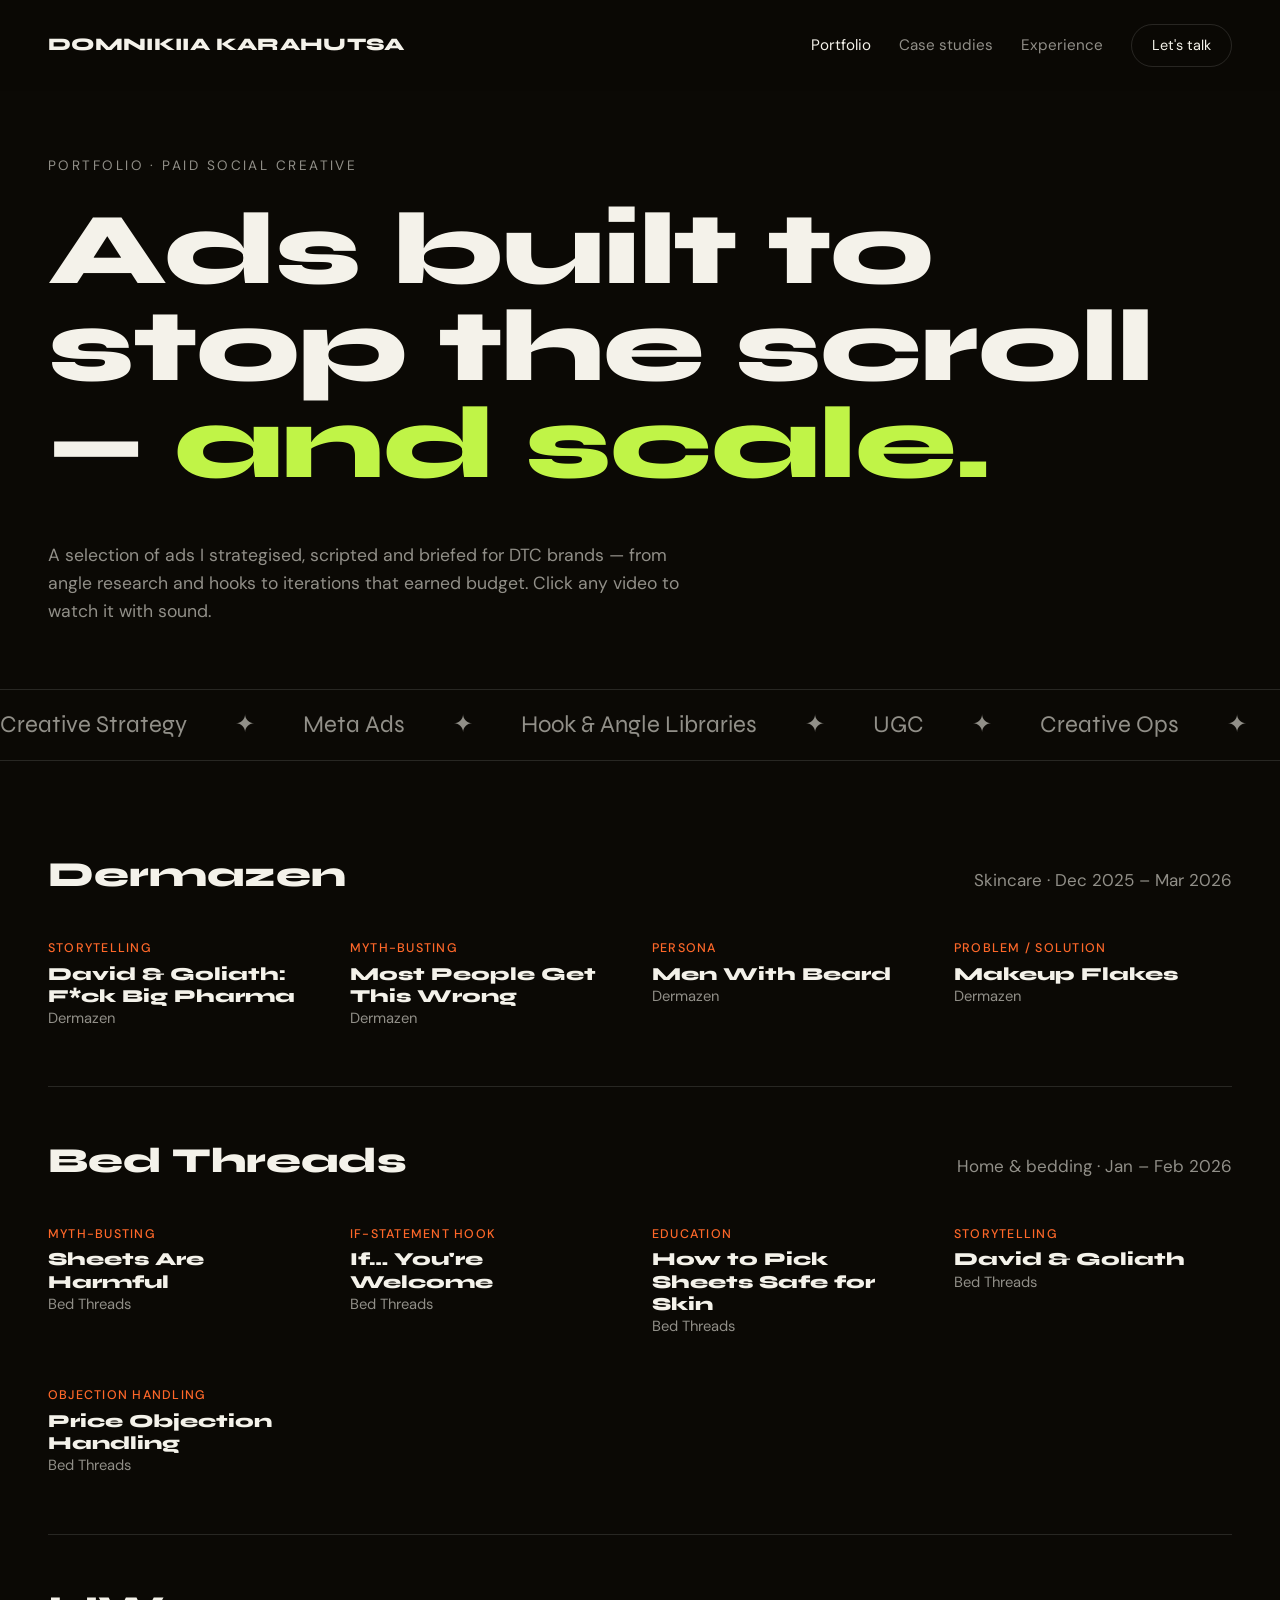
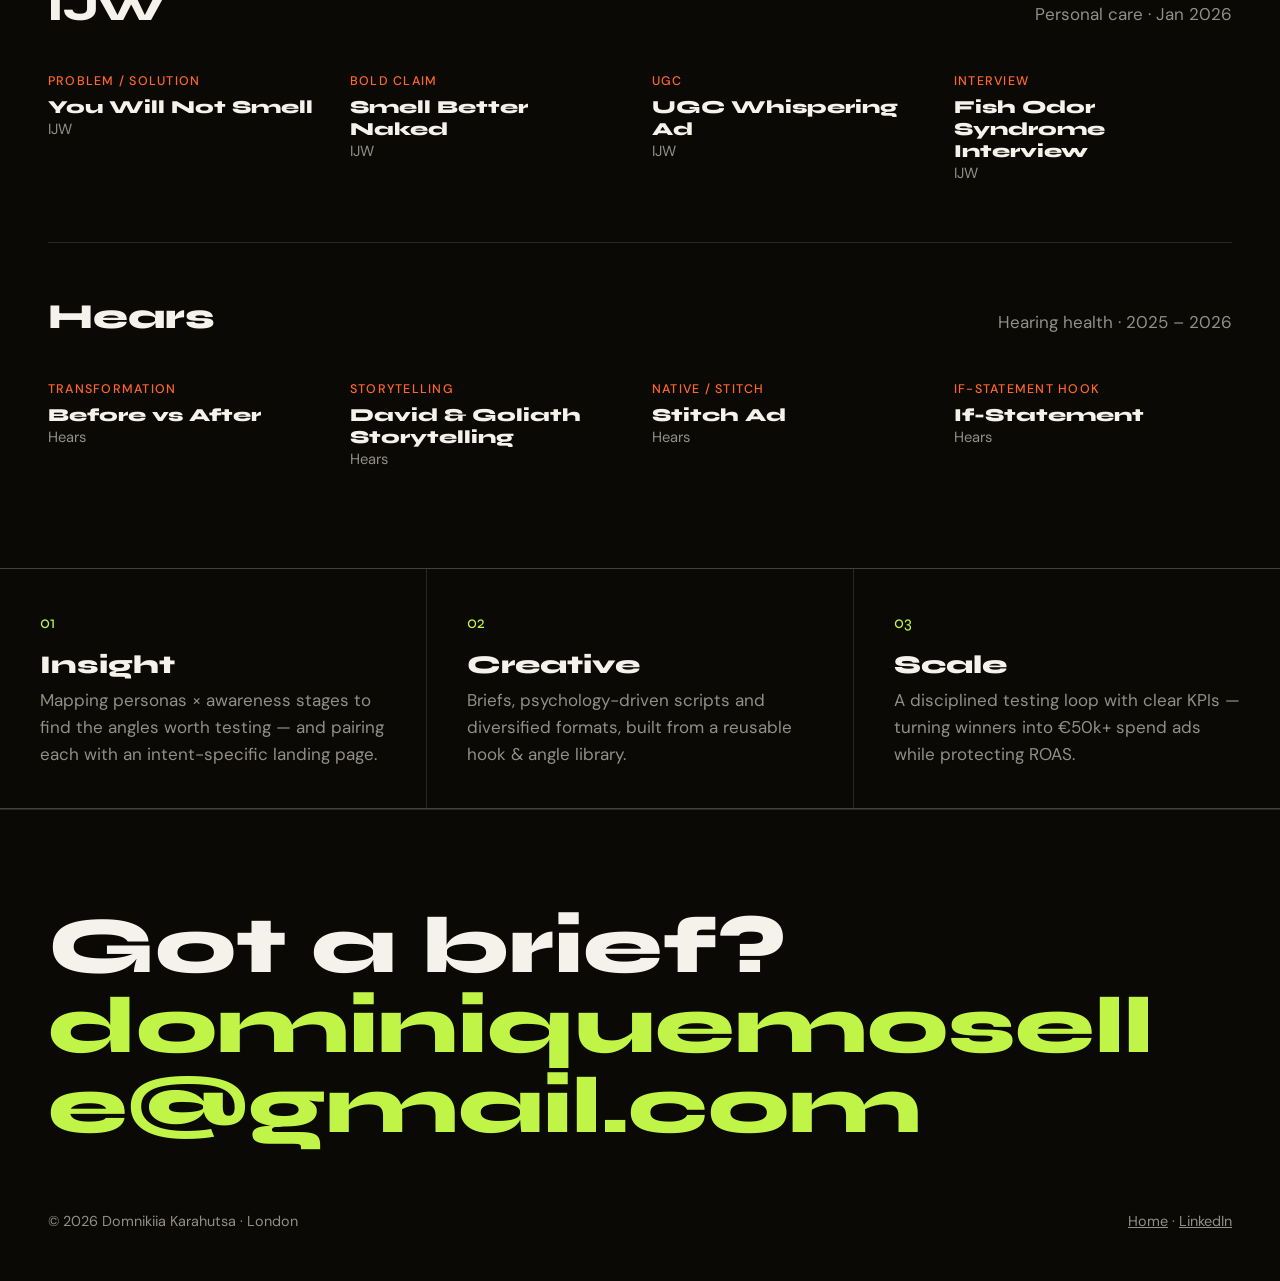
==== portfolio/index.html @ fecd8d4a "Apply dark Lovable-style theme to all pages and add /portfolio Shared styles.css and site.js; homepa" ====
<!doctype html>
<html lang="en">
<head>
  <meta charset="utf-8">
  <meta name="viewport" content="width=device-width, initial-scale=1">
  <title>Portfolio — Domnikiia Karahutsa</title>
  <meta name="description" content="Selected paid social ads by Creative Strategist Domnikiia (Nika) Karahutsa for Dermazen, Bed Threads, IJW and Hears.">
  <meta property="og:title" content="Portfolio — Domnikiia Karahutsa">
  <meta property="og:description" content="Selected paid social ads for DTC brands: storytelling, myth-busting, UGC and objection-handling creatives.">
  <meta name="theme-color" content="#14130f">
  <link rel="preconnect" href="https://fonts.googleapis.com">
  <link rel="preconnect" href="https://fonts.gstatic.com" crossorigin>
  <link href="https://fonts.googleapis.com/css2?family=DM+Sans:wght@400;500&family=Syne:wght@600;800&display=swap" rel="stylesheet">
  <link rel="stylesheet" href="/styles.css">
</head>
<body>

<nav class="wrap">
  <a class="logo" href="/">DOMNIKIIA KARAHUTSA</a>
  <div class="nav-links">
    <a href="/portfolio" aria-current="page">Portfolio</a>
    <a href="/#cases">Case studies</a>
    <a href="/#experience">Experience</a>
    <a class="pill" href="mailto:dominiquemoselle@gmail.com">Let's talk</a>
  </div>
</nav>

<main>

  <section class="hero wrap" style="padding-bottom: 64px">
    <p class="eyebrow">Portfolio · Paid social creative</p>
    <h1>Ads built to stop the scroll — <span class="lime">and scale.</span></h1>
    <div class="hero-row">
      <div class="hero-intro muted">
        <p>A selection of ads I strategised, scripted and briefed for DTC brands — from angle research and hooks to iterations that earned budget. Click any video to watch it with sound.</p>
      </div>
    </div>
  </section>

  <div class="marquee" aria-hidden="true">
    <div class="marquee-track" id="marquee"></div>
  </div>

  <section class="section wrap">
    <div class="brand reveal">
      <div class="brand-head"><h3>Dermazen</h3><span class="muted">Skincare · Dec 2025 – Mar 2026</span></div>
      <div class="work-grid" data-ids="dermazen-david-goliath, dermazen-most-people, dermazen-men-with-beard, dermazen-makeup-flakes"></div>
    </div>

    <div class="brand reveal">
      <div class="brand-head"><h3>Bed Threads</h3><span class="muted">Home &amp; bedding · Jan – Feb 2026</span></div>
      <div class="work-grid" data-ids="bedthreads-sheets-harmful, bedthreads-if-welcome, bedthreads-pick-sheets, bedthreads-david-goliath, bedthreads-objection"></div>
    </div>

    <div class="brand reveal">
      <div class="brand-head"><h3>IJW</h3><span class="muted">Personal care · Jan 2026</span></div>
      <div class="work-grid" data-ids="ijw-you-will-not-smell, ijw-smell-better-naked, ijw-ugc-whisper, ijw-interview"></div>
    </div>

    <div class="brand reveal">
      <div class="brand-head"><h3>Hears</h3><span class="muted">Hearing health · 2025 – 2026</span></div>
      <div class="work-grid" data-ids="hears-before-after, hears-david-goliath, hears-stitch, hears-if-statement"></div>
    </div>
  </section>

  <section class="process reveal">
    <div><p class="n">01</p><h3>Insight</h3><p class="muted">Mapping personas × awareness stages to find the angles worth testing — and pairing each with an intent-specific landing page.</p></div>
    <div><p class="n">02</p><h3>Creative</h3><p class="muted">Briefs, psychology-driven scripts and diversified formats, built from a reusable hook &amp; angle library.</p></div>
    <div><p class="n">03</p><h3>Scale</h3><p class="muted">A disciplined testing loop with clear KPIs — turning winners into €50k+ spend ads while protecting ROAS.</p></div>
  </section>

</main>

<footer class="wrap">
  <h2>Got a brief?<br><a href="mailto:dominiquemoselle@gmail.com">dominiquemoselle@gmail.com</a></h2>
  <div class="foot-row">
    <span>© <span data-year></span> Domnikiia Karahutsa · London</span>
    <span><a href="/">Home</a> · <a href="https://www.linkedin.com/in/domnikiia-karahutsa/" target="_blank" rel="noopener">LinkedIn</a></span>
  </div>
</footer>

<script src="/site.js"></script>
</body>
</html>
---- styles.css ----
:root {
  --bg: oklch(0.14 0.01 80);
  --fg: oklch(0.96 0.01 90);
  --card: oklch(0.19 0.01 80);
  --primary: oklch(0.9 0.2 125);
  --on-primary: oklch(0.14 0.01 80);
  --muted: oklch(0.24 0.01 80);
  --muted-fg: oklch(0.65 0.01 90);
  --accent: oklch(0.7 0.2 40);
  --border: oklch(1 0 0 / 12%);
  --radius: 1rem;
  --display: "Syne", sans-serif;
  --sans: "DM Sans", system-ui, sans-serif;
  --pad: clamp(24px, 5vw, 48px);
}
* { box-sizing: border-box; border-color: var(--border); }
html { scroll-behavior: smooth; }
body { margin: 0; background: var(--bg); color: var(--fg); font: 400 17px/1.6 var(--sans); -webkit-font-smoothing: antialiased; }
h1, h2, h3, h4 { font-family: var(--display); font-weight: 800; margin: 0; line-height: 1.05; }
p { margin: 0; }
a { color: inherit; }
img, video { display: block; max-width: 100%; }
.muted { color: var(--muted-fg); }
.lime { color: var(--primary); }
.orange { color: var(--accent); }
.wrap { padding-left: var(--pad); padding-right: var(--pad); }
.eyebrow { font-size: .85rem; text-transform: uppercase; letter-spacing: .18em; color: var(--muted-fg); margin-bottom: 24px; }
.section { padding-top: 96px; padding-bottom: 96px; }
.section-title { font-size: clamp(1.9rem, 4.5vw, 3rem); margin-bottom: 48px; }

/* Nav */
nav { display: flex; align-items: center; justify-content: space-between; gap: 16px; padding-top: 24px; padding-bottom: 24px; position: sticky; top: 0; z-index: 20; background: color-mix(in oklch, var(--bg) 85%, transparent); backdrop-filter: blur(10px); }
.logo { font-family: var(--display); font-weight: 800; font-size: 1.1rem; text-decoration: none; letter-spacing: .02em; }
.nav-links { display: flex; align-items: center; gap: 28px; }
.nav-links a:not(.pill) { text-decoration: none; font-size: .95rem; color: var(--muted-fg); transition: color .2s; }
.nav-links a:not(.pill):hover { color: var(--fg); }
.pill { display: inline-block; border: 1px solid var(--border); border-radius: 999px; padding: 9px 20px; font-size: .9rem; text-decoration: none; transition: background .2s, color .2s, border-color .2s; }
.pill:hover { background: var(--primary); color: var(--on-primary); border-color: var(--primary); }
.pill.solid { background: var(--primary); color: var(--on-primary); border-color: var(--primary); font-weight: 500; }
.pill.solid:hover { filter: brightness(1.08); }

/* Hero */
.hero { padding-top: 64px; padding-bottom: 96px; }
.hero h1 { max-width: 15ch; font-size: clamp(2.9rem, 8.4vw, 6.4rem); line-height: .95; letter-spacing: -.01em; }
.hero-row { display: grid; grid-template-columns: minmax(0, 1fr) auto; gap: 48px; align-items: end; margin-top: 48px; }
.hero-intro { max-width: 640px; font-size: 1.1rem; display: grid; gap: 14px; }
.hero-intro b { color: var(--fg); font-weight: 500; }
.hero-cta { display: flex; flex-wrap: wrap; gap: 12px; margin-top: 12px; }
.portrait { width: 220px; aspect-ratio: 3 / 4; border-radius: var(--radius); overflow: hidden; background: var(--card); }
.portrait img { width: 100%; height: 100%; object-fit: cover; object-position: 72% 44%; }

/* Marquee */
.marquee { overflow: hidden; border-top: 1px solid var(--border); border-bottom: 1px solid var(--border); padding: 16px 0; }
.marquee-track { display: flex; width: max-content; gap: 48px; white-space: nowrap; font-family: var(--display); font-size: 1.5rem; color: var(--muted-fg); animation: marquee 30s linear infinite; }
@keyframes marquee { to { transform: translateX(-50%); } }

/* Stats */
.stats { display: grid; grid-template-columns: repeat(auto-fit, minmax(230px, 1fr)); gap: 1px; background: var(--border); border: 1px solid var(--border); border-radius: var(--radius); overflow: hidden; }
.stat { background: var(--bg); padding: 32px 28px; }
.stat .num { font-family: var(--display); font-weight: 800; font-size: clamp(2rem, 3.2vw, 2.6rem); white-space: nowrap; line-height: 1; color: var(--primary); margin-bottom: 16px; }
.stat h4 { font-family: var(--sans); font-weight: 500; font-size: 1.1rem; margin-bottom: 8px; }
.stat p { color: var(--muted-fg); font-size: .95rem; }

/* Work */
.work-grid { display: grid; grid-template-columns: repeat(4, minmax(0, 1fr)); gap: 32px 24px; }
.work { display: flex; flex-direction: column; justify-content: flex-start; align-self: start; text-align: left; background: none; border: 0; padding: 0; color: inherit; font: inherit; cursor: pointer; }
.work-media { position: relative; aspect-ratio: 9 / 16; border-radius: 12px; overflow: hidden; background: var(--card); }
.work-media video { width: 100%; height: 100%; object-fit: cover; transition: transform .7s ease; }
.work:hover video { transform: scale(1.05); }
.work-media .soon { position: absolute; inset: 0; display: grid; place-items: center; padding: 20px; text-align: center; font-family: var(--display); font-size: 1.1rem; color: var(--muted-fg); }
.work-media .play { position: absolute; right: 12px; bottom: 12px; background: var(--primary); color: var(--on-primary); border-radius: 999px; padding: 7px 14px; font-size: .82rem; font-weight: 500; }
.work.empty .play { display: none; }
.work.empty { cursor: default; }
.work-meta { margin-top: 16px; display: flex; flex-direction: column; gap: 4px; }
.work-meta h3 { font-size: 1.15rem; line-height: 1.2; }
.work-meta p { font-size: .92rem; }
.work-meta .tag { order: -1; color: var(--accent); font-weight: 500; font-size: .78rem; text-transform: uppercase; letter-spacing: .1em; }

/* Process */
.process { display: grid; grid-template-columns: repeat(3, 1fr); gap: 1px; background: var(--border); border-top: 1px solid var(--border); border-bottom: 1px solid var(--border); }
.process > div { background: var(--bg); padding: 40px; }
.process .n { font-family: var(--display); color: var(--primary); }
.process h3 { font-size: 1.6rem; margin: 16px 0 8px; }

/* Case studies */
.cases { display: grid; gap: 24px; }
.case { background: var(--card); border-radius: var(--radius); padding: clamp(28px, 4vw, 44px); }
.case-head { display: flex; flex-wrap: wrap; justify-content: space-between; gap: 8px 24px; align-items: baseline; margin-bottom: 28px; }
.case-head h3 { font-size: clamp(1.6rem, 3vw, 2.2rem); }
.case-stats { display: grid; grid-template-columns: repeat(auto-fit, minmax(220px, 1fr)); gap: 28px; }
.case-stats .num { font-family: var(--display); font-weight: 800; font-size: clamp(2rem, 3.2vw, 2.4rem); white-space: nowrap; line-height: 1; color: var(--primary); margin-bottom: 12px; }
.case-stats h4 { font-family: var(--sans); font-weight: 500; font-size: 1.05rem; margin-bottom: 4px; }
.case-stats em { display: block; color: var(--accent); font-style: normal; font-size: .9rem; margin-bottom: 8px; }
.case-stats p { color: var(--muted-fg); font-size: .93rem; }
.shots { display: grid; grid-template-columns: repeat(auto-fit, minmax(280px, 1fr)); gap: 16px; margin-top: 28px; }
.shots img { width: 100%; border-radius: 10px; border: 1px solid var(--border); }

/* Experience */
.job { display: grid; grid-template-columns: 260px minmax(0, 1fr); gap: 16px 48px; padding: 36px 0; border-top: 1px solid var(--border); }
.job:last-child { border-bottom: 1px solid var(--border); }
.job h3 { font-size: 1.5rem; }
.job .role { color: var(--primary); margin-top: 6px; }
.job .years { color: var(--muted-fg); font-size: .9rem; margin-top: 2px; }
.job ul { margin: 0; padding-left: 1.1em; color: var(--muted-fg); display: grid; gap: 8px; }
.job li::marker { color: var(--accent); }

/* Skills */
.skills { display: grid; grid-template-columns: repeat(auto-fit, minmax(300px, 1fr)); gap: 1px; background: var(--border); border: 1px solid var(--border); border-radius: var(--radius); overflow: hidden; }
.skills > div { background: var(--bg); padding: 32px; }
.skills .n { font-family: var(--display); color: var(--primary); font-size: .95rem; }
.skills h3 { font-size: 1.3rem; margin: 12px 0 8px; }
.skills p { color: var(--muted-fg); font-size: .95rem; }
.tools { display: grid; grid-template-columns: repeat(auto-fit, minmax(240px, 1fr)); gap: 24px; margin-top: 48px; }
.tools h4 { font-family: var(--sans); font-weight: 500; font-size: .85rem; letter-spacing: .14em; text-transform: uppercase; color: var(--muted-fg); margin-bottom: 12px; }
.chips { display: flex; flex-wrap: wrap; gap: 8px; }
.chips span { border: 1px solid var(--border); border-radius: 999px; padding: 5px 12px; font-size: .85rem; }

/* Testimonials */
.quotes { display: grid; grid-template-columns: repeat(auto-fit, minmax(320px, 1fr)); gap: 24px; }
.quote { background: var(--card); border-radius: var(--radius); padding: 36px; display: flex; flex-direction: column; gap: 16px; }
.quote blockquote { margin: 0; font-size: 1.08rem; display: grid; gap: 12px; }
.quote .who { margin-top: auto; padding-top: 8px; }
.quote .who strong { font-family: var(--display); font-size: 1.1rem; display: block; }
.more { margin-top: 28px; color: var(--muted-fg); }
.more a { color: var(--primary); }

/* Education */
.edu { display: flex; flex-wrap: wrap; gap: 12px; }
.edu div { border: 1px solid var(--border); border-radius: 12px; padding: 16px 20px; }
.edu strong { font-weight: 500; display: block; }
.edu span { color: var(--muted-fg); font-size: .9rem; }

/* Footer */
footer { padding-top: 96px; padding-bottom: 48px; border-top: 1px solid var(--border); }
footer h2 { font-size: clamp(2.4rem, 7vw, 5rem); line-height: 1; }
footer h2 a { color: var(--primary); text-decoration: none; word-break: break-word; }
footer h2 a:hover { text-decoration: underline; }
.foot-row { display: flex; flex-wrap: wrap; justify-content: space-between; gap: 16px; margin-top: 64px; color: var(--muted-fg); font-size: .9rem; }
.foot-row a { color: var(--muted-fg); }

/* Modal */
.modal { position: fixed; inset: 0; z-index: 50; display: none; align-items: center; justify-content: center; padding: 24px; background: color-mix(in oklch, var(--bg) 90%, transparent); backdrop-filter: blur(8px); }
.modal.open { display: flex; }
.modal video { max-height: 88vh; max-width: 100%; border-radius: 12px; }
.modal .close { position: absolute; top: 20px; right: 24px; background: none; border: 0; color: var(--fg); font-size: 1.6rem; cursor: pointer; }

.reveal { opacity: 0; transform: translateY(20px); transition: opacity .8s ease, transform .8s ease; }
.reveal.in { opacity: 1; transform: none; }
@media (prefers-reduced-motion: reduce) {
  .reveal { opacity: 1; transform: none; transition: none; }
  .marquee-track { animation: none; }
}

@media (max-width: 1000px) {
  .work-grid { grid-template-columns: repeat(2, minmax(0, 1fr)); }
}
@media (max-width: 760px) {
  body { font-size: 16px; }
  .nav-links a:not(.pill) { display: none; }
  .hero-row { grid-template-columns: 1fr; }
  .portrait { width: 160px; }
  .process { grid-template-columns: 1fr; }
  .process > div { padding: 32px var(--pad); }
  .job { grid-template-columns: 1fr; }
  .section { padding-top: 72px; padding-bottom: 72px; }
  .work-grid { gap: 28px 14px; }
  .work-meta h3 { font-size: 1rem; }
}

/* Section header with link */
.section-head { display: flex; flex-wrap: wrap; justify-content: space-between; align-items: end; gap: 16px; margin-bottom: 48px; }
.section-head .section-title { margin-bottom: 0; }
.link-arrow { color: var(--primary); text-decoration: none; font-family: var(--display); font-weight: 600; font-size: 1.1rem; white-space: nowrap; }
.link-arrow:hover { text-decoration: underline; }
.work-grid.two { grid-template-columns: repeat(2, minmax(0, 1fr)); max-width: 760px; }
.brand { padding-top: 56px; border-top: 1px solid var(--border); margin-top: 56px; }
.brand:first-of-type { border-top: 0; margin-top: 0; padding-top: 0; }
.brand-head { display: flex; flex-wrap: wrap; justify-content: space-between; align-items: baseline; gap: 8px 24px; margin-bottom: 28px; }
.brand-head h3 { font-size: clamp(1.6rem, 3vw, 2.2rem); }
.nav-links a[aria-current="page"] { color: var(--fg); }
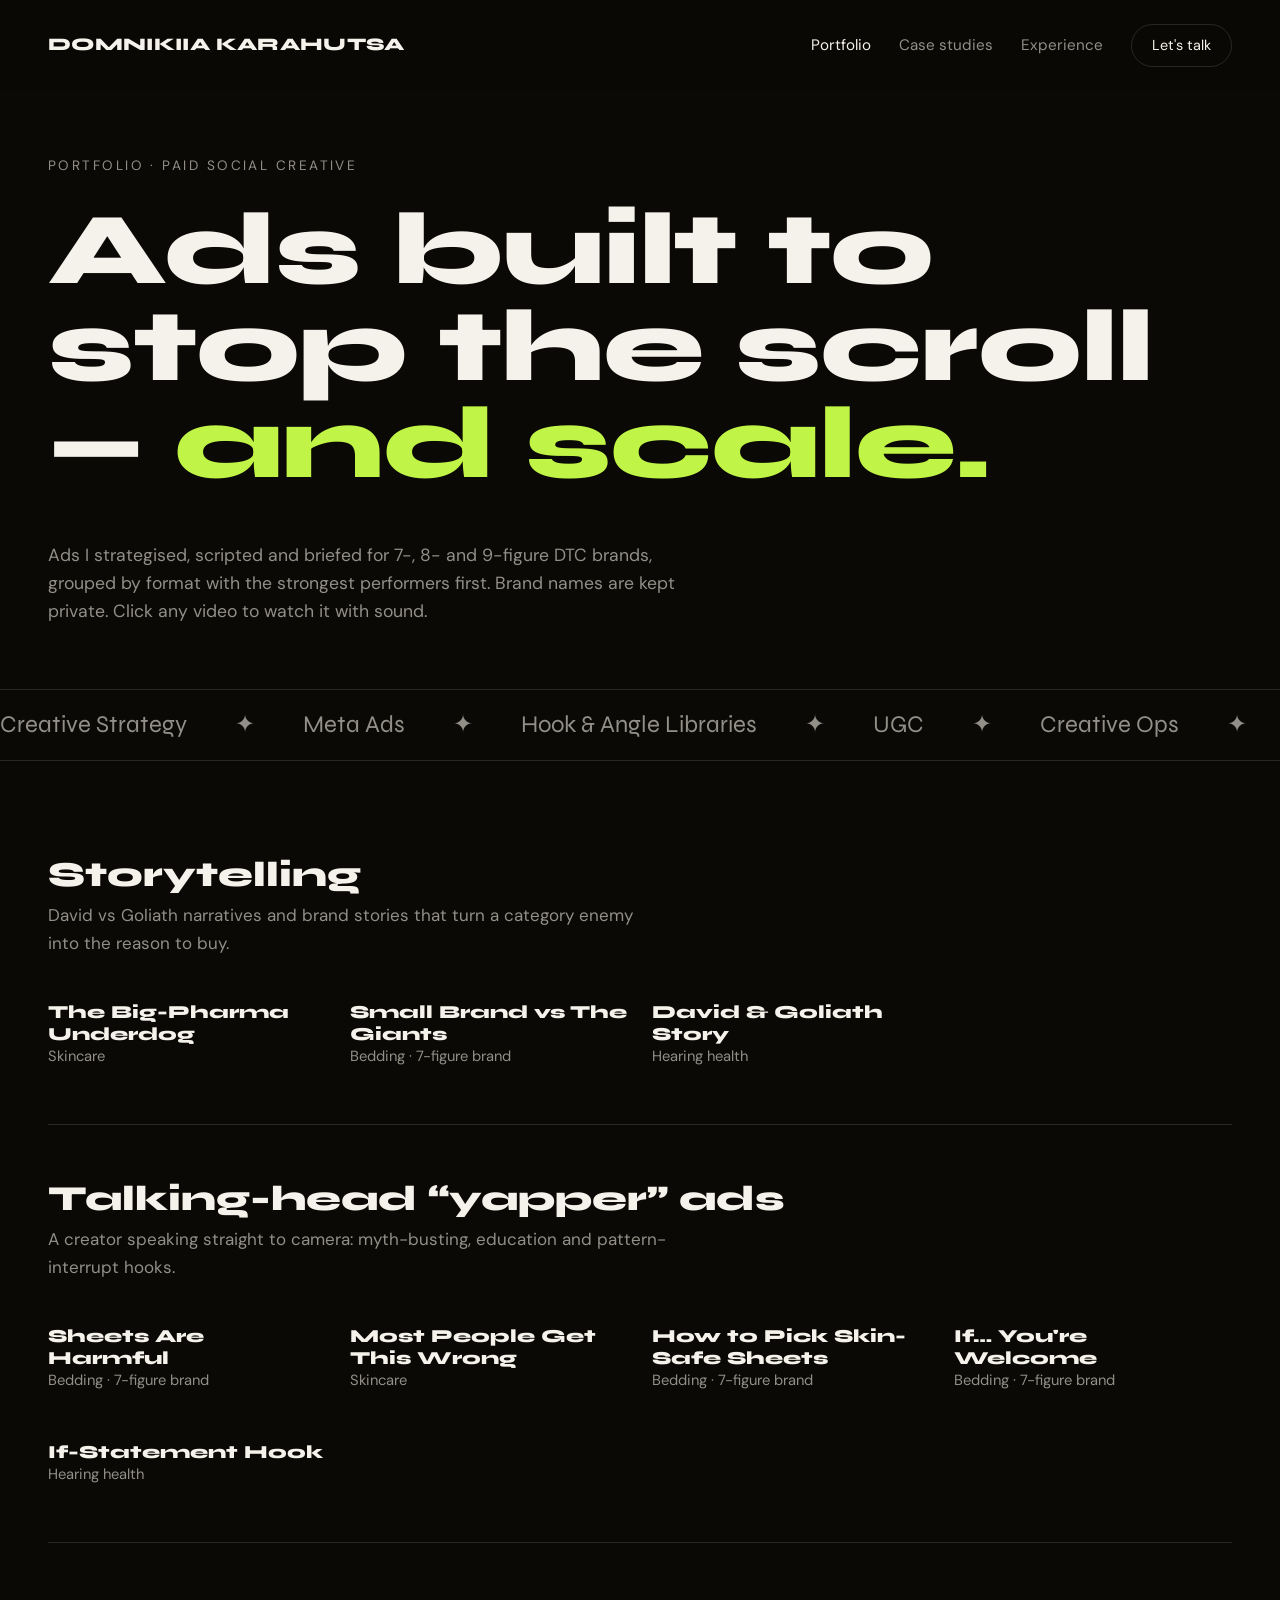
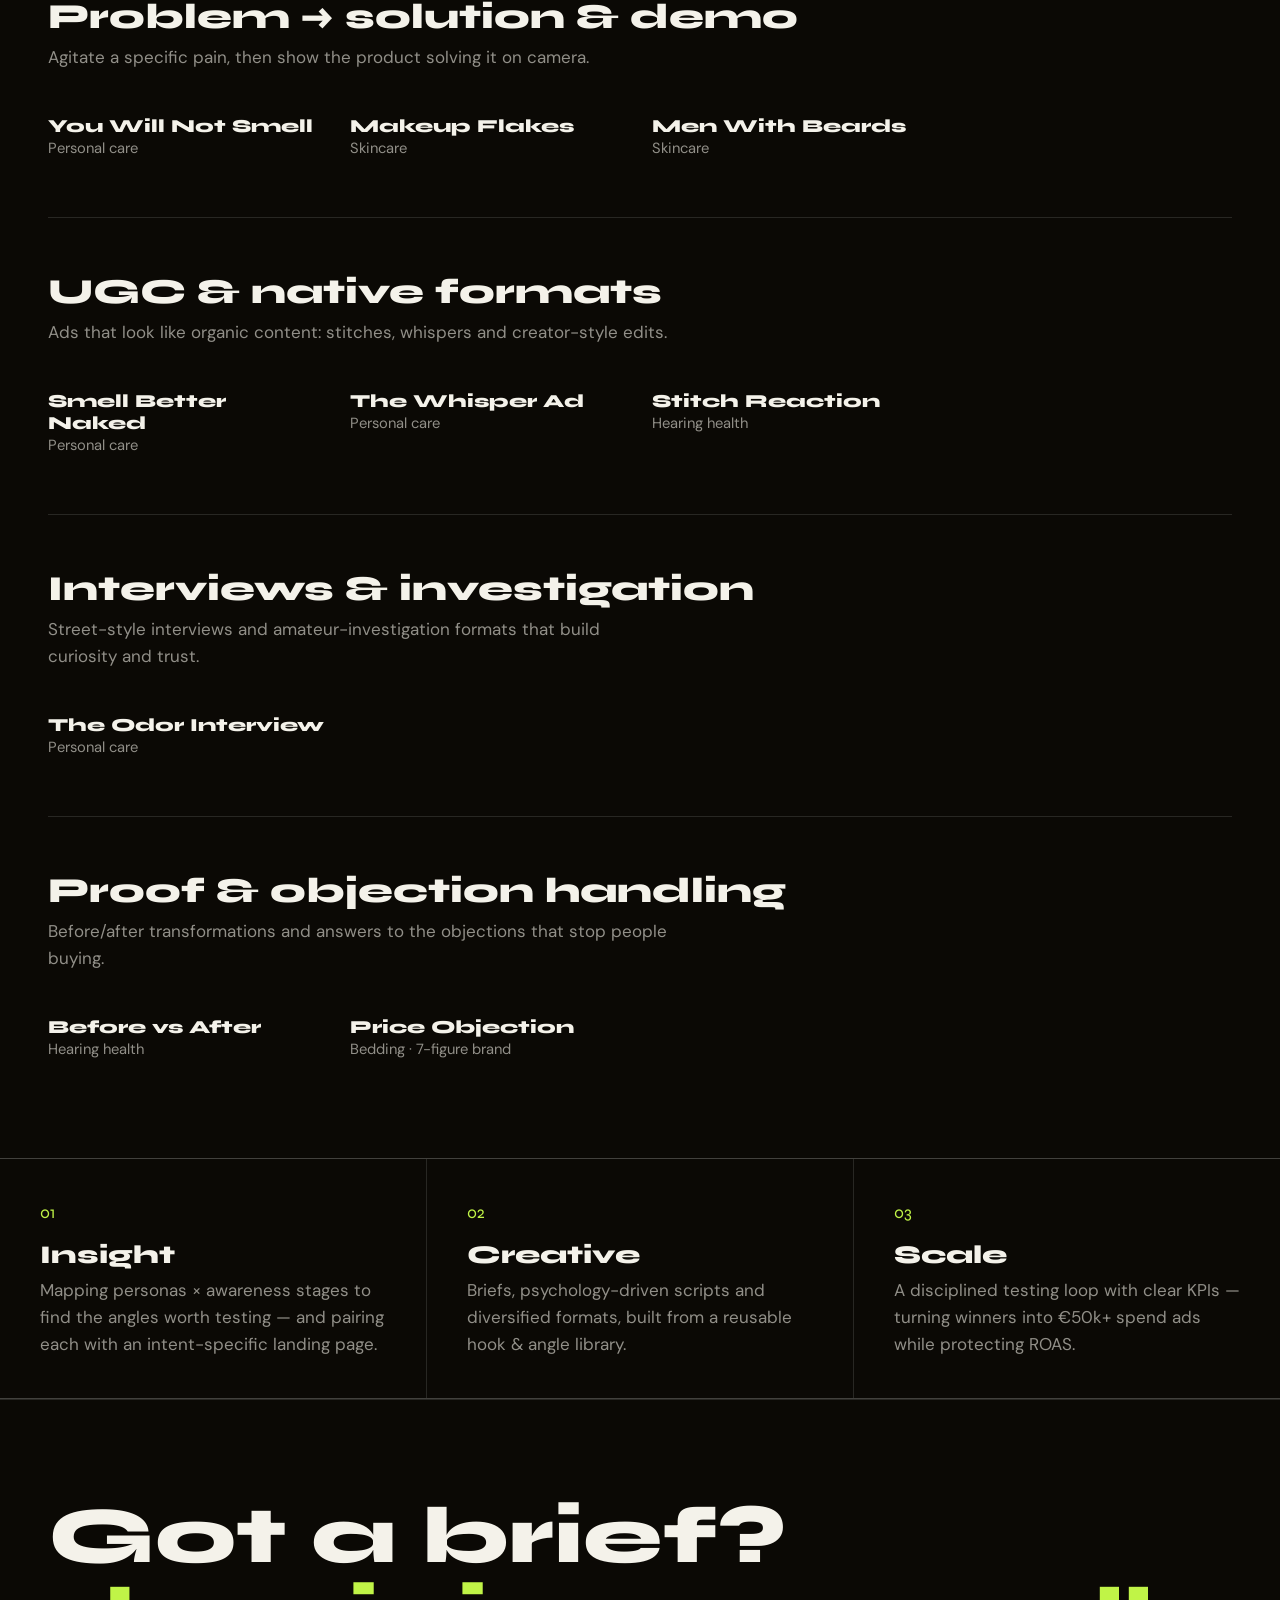
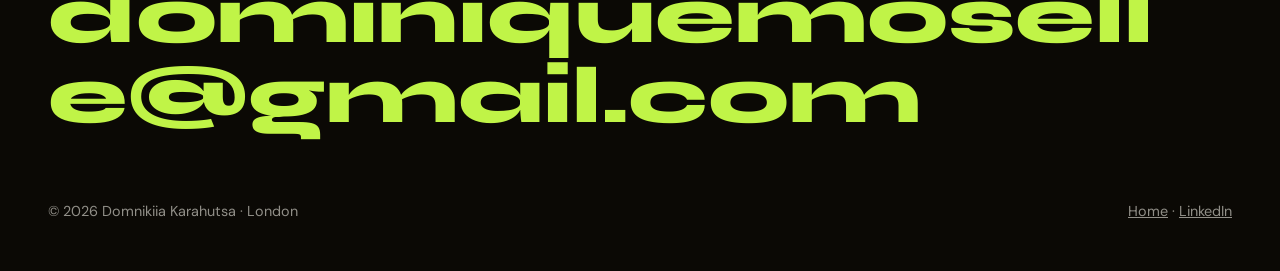
==== commit 7e695b1d: "Organise portfolio by ad format and remove brand names Videos now use neutral ids (storytelling-01, " ====
--- a/portfolio/index.html
+++ b/portfolio/index.html
@@ -4,7 +4,7 @@
   <meta charset="utf-8">
   <meta name="viewport" content="width=device-width, initial-scale=1">
   <title>Portfolio — Domnikiia Karahutsa</title>
-  <meta name="description" content="Selected paid social ads by Creative Strategist Domnikiia (Nika) Karahutsa for Dermazen, Bed Threads, IJW and Hears.">
+  <meta name="description" content="Selected paid social ads by Creative Strategist Domnikiia (Nika) Karahutsa for 7-, 8- and 9-figure DTC brands, organised by format.">
   <meta property="og:title" content="Portfolio — Domnikiia Karahutsa">
   <meta property="og:description" content="Selected paid social ads for DTC brands: storytelling, myth-busting, UGC and objection-handling creatives.">
   <meta name="theme-color" content="#14130f">
@@ -32,7 +32,7 @@
     <h1>Ads built to stop the scroll — <span class="lime">and scale.</span></h1>
     <div class="hero-row">
       <div class="hero-intro muted">
-        <p>A selection of ads I strategised, scripted and briefed for DTC brands — from angle research and hooks to iterations that earned budget. Click any video to watch it with sound.</p>
+        <p>Ads I strategised, scripted and briefed for 7-, 8- and 9-figure DTC brands, grouped by format with the strongest performers first. Brand names are kept private. Click any video to watch it with sound.</p>
       </div>
     </div>
   </section>
@@ -42,25 +42,7 @@
   </div>
 
   <section class="section wrap">
-    <div class="brand reveal">
-      <div class="brand-head"><h3>Dermazen</h3><span class="muted">Skincare · Dec 2025 – Mar 2026</span></div>
-      <div class="work-grid" data-ids="dermazen-david-goliath, dermazen-most-people, dermazen-men-with-beard, dermazen-makeup-flakes"></div>
-    </div>
-
-    <div class="brand reveal">
-      <div class="brand-head"><h3>Bed Threads</h3><span class="muted">Home &amp; bedding · Jan – Feb 2026</span></div>
-      <div class="work-grid" data-ids="bedthreads-sheets-harmful, bedthreads-if-welcome, bedthreads-pick-sheets, bedthreads-david-goliath, bedthreads-objection"></div>
-    </div>
-
-    <div class="brand reveal">
-      <div class="brand-head"><h3>IJW</h3><span class="muted">Personal care · Jan 2026</span></div>
-      <div class="work-grid" data-ids="ijw-you-will-not-smell, ijw-smell-better-naked, ijw-ugc-whisper, ijw-interview"></div>
-    </div>
-
-    <div class="brand reveal">
-      <div class="brand-head"><h3>Hears</h3><span class="muted">Hearing health · 2025 – 2026</span></div>
-      <div class="work-grid" data-ids="hears-before-after, hears-david-goliath, hears-stitch, hears-if-statement"></div>
-    </div>
+    <div id="formats"></div>
   </section>
 
   <section class="process reveal">
--- a/styles.css
+++ b/styles.css
@@ -178,3 +178,4 @@
 .brand-head { display: flex; flex-wrap: wrap; justify-content: space-between; align-items: baseline; gap: 8px 24px; margin-bottom: 28px; }
 .brand-head h3 { font-size: clamp(1.6rem, 3vw, 2.2rem); }
 .nav-links a[aria-current="page"] { color: var(--fg); }
+.format-desc { max-width: 620px; margin-top: 8px; }
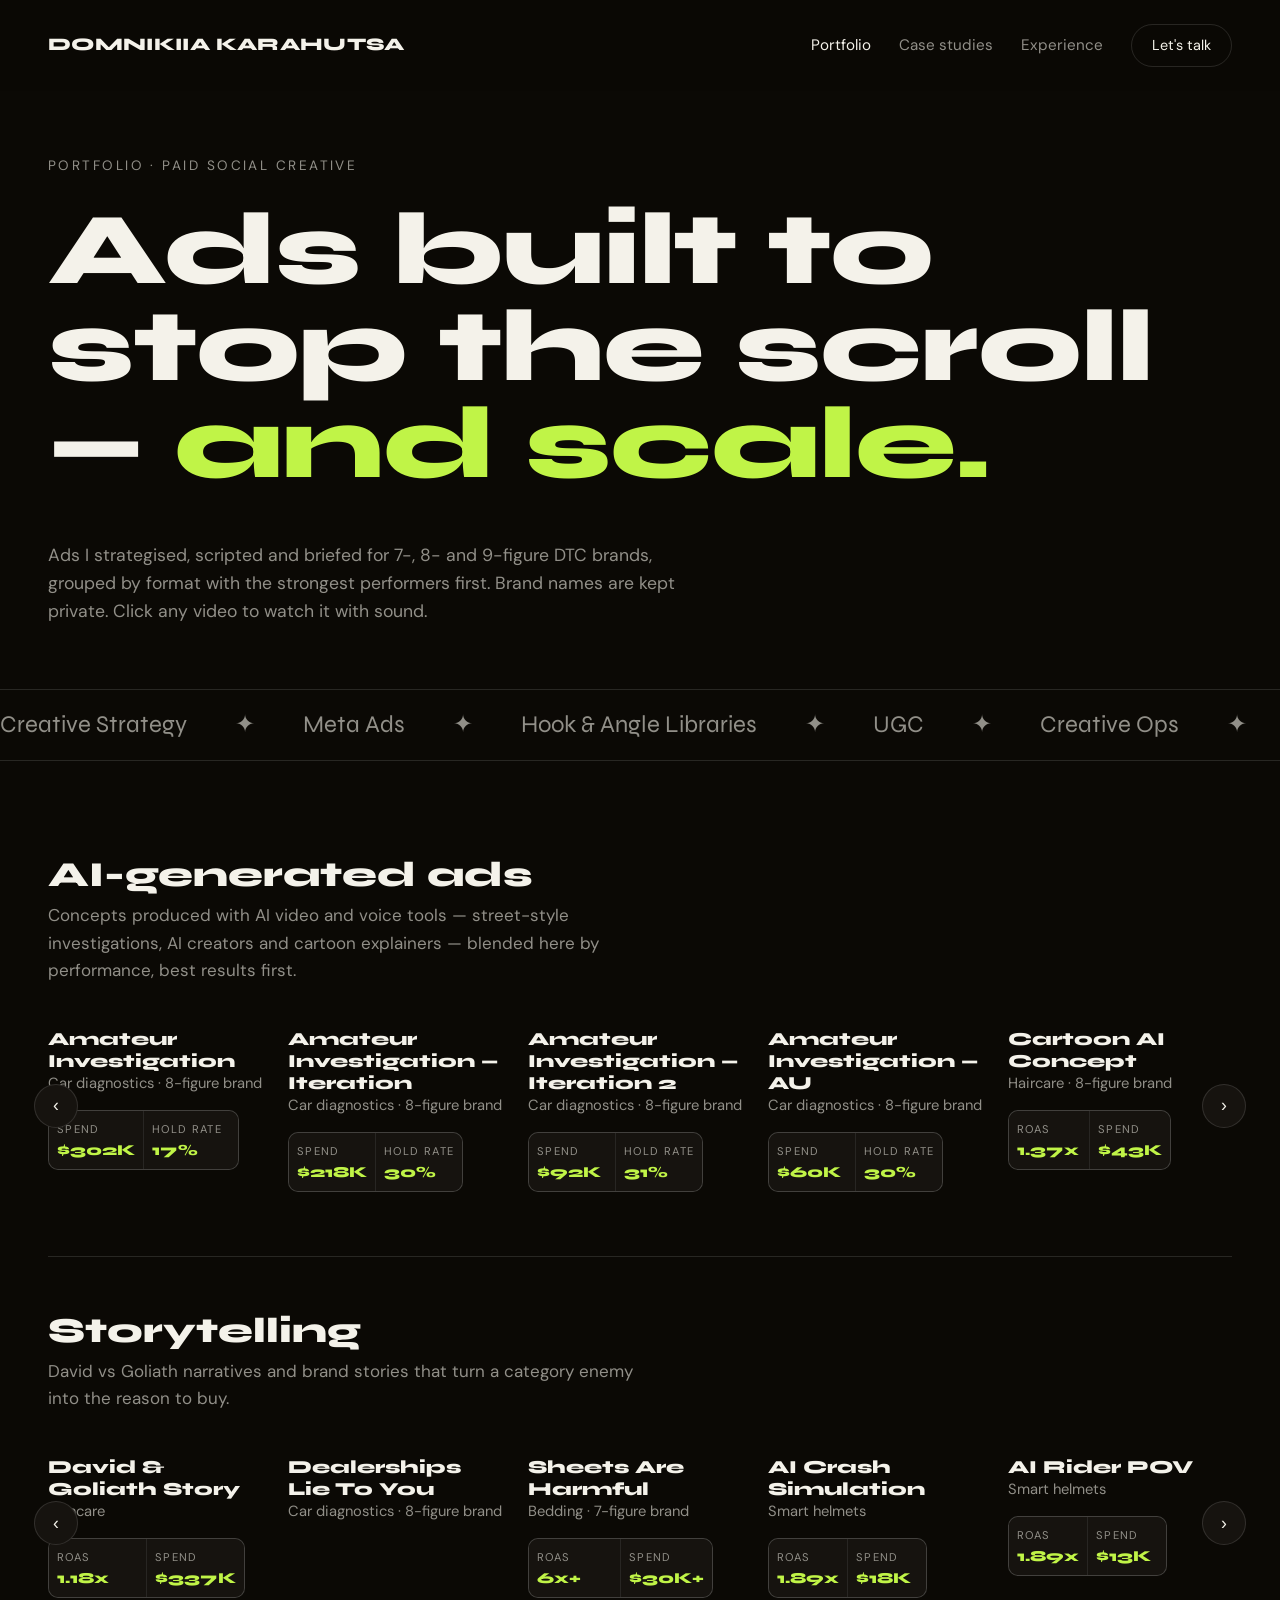
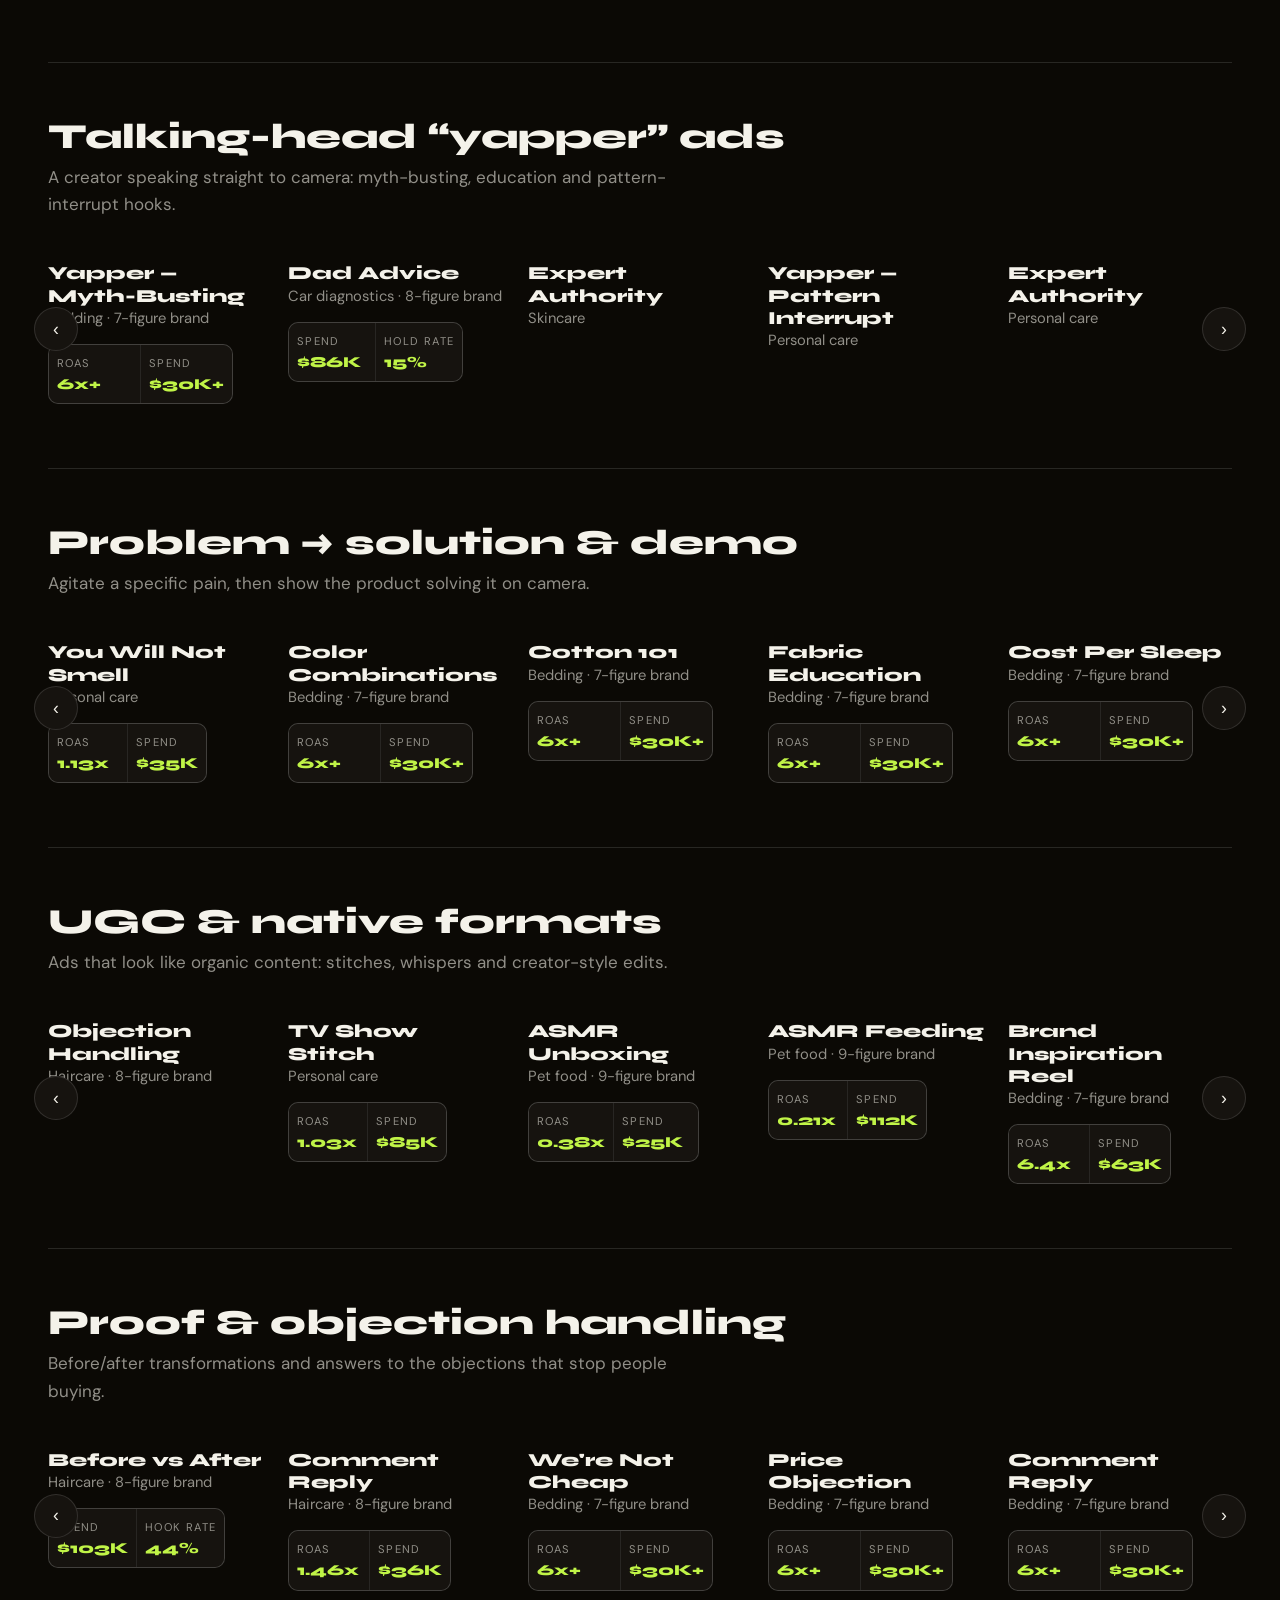
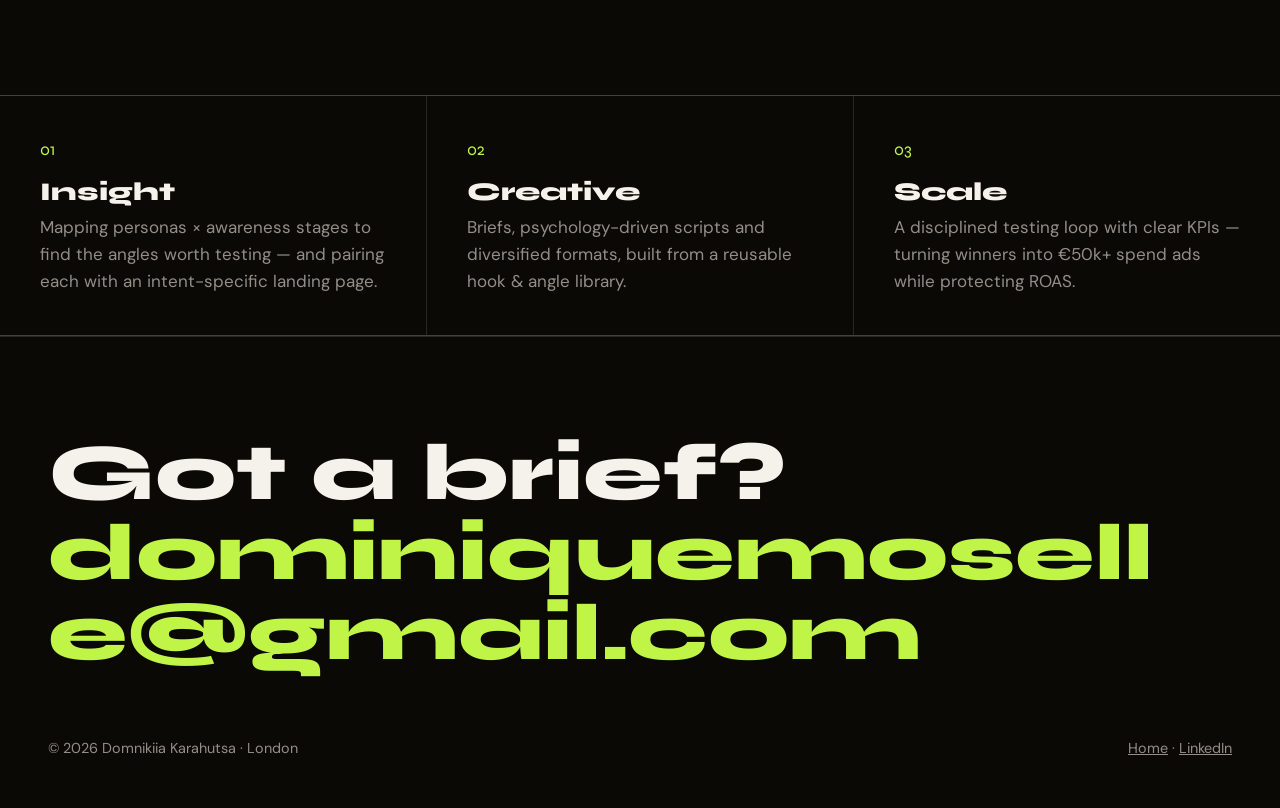
==== commit 700dd36e: "Reorganize video formats, fix data accuracy, and polish UI - Merge investigation into AI-generated a" ====
--- a/portfolio/index.html
+++ b/portfolio/index.html
@@ -21,7 +21,7 @@
     <a href="/portfolio" aria-current="page">Portfolio</a>
     <a href="/#cases">Case studies</a>
     <a href="/#experience">Experience</a>
-    <a class="pill" href="mailto:dominiquemoselle@gmail.com">Let's talk</a>
+    <a class="pill" href="https://calendar.app.google/YEVUSREVn8VdLCua9" target="_blank" rel="noopener">Let's talk</a>
   </div>
 </nav>
 
--- a/styles.css
+++ b/styles.css
@@ -179,3 +179,58 @@
 .brand-head h3 { font-size: clamp(1.6rem, 3vw, 2.2rem); }
 .nav-links a[aria-current="page"] { color: var(--fg); }
 .format-desc { max-width: 620px; margin-top: 8px; }
+.metrics { display: grid; grid-template-columns: repeat(2, minmax(0, 1fr)); gap: 1px; margin: 14px 0 0; background: var(--border); border: 1px solid var(--border); border-radius: 10px; overflow: hidden; }
+.metrics > div { background: var(--card); padding: 10px 12px; }
+.metrics dt { font-size: .7rem; text-transform: uppercase; letter-spacing: .12em; color: var(--muted-fg); }
+.metrics dd { margin: 2px 0 0; font-family: var(--display); font-weight: 800; font-size: 1.15rem; color: var(--primary); }
+
+/* Carousel (achievements, selected work) */
+.carousel-wrap { position: relative; }
+.carousel-track { display: flex; gap: 20px; overflow-x: auto; scroll-snap-type: x mandatory; scroll-padding-left: var(--pad); padding-bottom: 8px; -webkit-overflow-scrolling: touch; scrollbar-width: none; }
+.carousel-track::-webkit-scrollbar { display: none; }
+.carousel-track > * { scroll-snap-align: start; flex: 0 0 auto; }
+.carousel-arrow { position: absolute; top: 50%; transform: translateY(-50%); width: 44px; height: 44px; border-radius: 999px; background: var(--card); border: 1px solid var(--border); color: var(--fg); font-size: 1.1rem; cursor: pointer; display: grid; place-items: center; z-index: 2; }
+.carousel-arrow:hover { background: var(--primary); color: var(--on-primary); border-color: var(--primary); }
+.carousel-arrow.prev { left: -14px; }
+.carousel-arrow.next { right: -14px; }
+@media (max-width: 760px) { .carousel-arrow { display: none; } }
+
+/* Achievement cards (carousel) */
+.achieve-card { background: var(--card); border-radius: var(--radius); padding: 28px; width: 300px; display: flex; flex-direction: column; gap: 14px; }
+.achieve-badge { align-self: start; border: 1px solid var(--border); border-radius: 999px; padding: 4px 12px; font-size: .74rem; text-transform: uppercase; letter-spacing: .1em; color: var(--muted-fg); }
+.achieve-card .num { font-family: var(--display); font-weight: 800; font-size: clamp(2rem, 3vw, 2.4rem); color: var(--primary); line-height: 1; }
+.achieve-card h4 { font-size: 1rem; font-weight: 500; font-family: var(--sans); }
+.achieve-card p.muted { font-size: .9rem; }
+.achieve-mini { display: grid; grid-template-columns: repeat(3, 1fr); gap: 1px; background: var(--border); border: 1px solid var(--border); border-radius: 10px; overflow: hidden; margin-top: auto; }
+.achieve-mini div { background: var(--bg); padding: 10px 8px; text-align: center; }
+.achieve-mini dt { font-size: .62rem; text-transform: uppercase; letter-spacing: .08em; color: var(--muted-fg); }
+.achieve-mini dd { margin: 3px 0 0; font-family: var(--display); font-weight: 800; font-size: .95rem; color: var(--accent); }
+.stat-card { background: var(--card); border-radius: var(--radius); padding: 28px; width: 260px; flex-shrink: 0; }
+.stat-card .num { font-family: var(--display); font-weight: 800; font-size: clamp(2rem, 3.2vw, 2.6rem); line-height: 1; color: var(--primary); margin-bottom: 16px; }
+.stat-card h4 { font-family: var(--sans); font-weight: 500; font-size: 1.1rem; margin-bottom: 8px; }
+.stat-card p { color: var(--muted-fg); font-size: .95rem; }
+
+/* Selected work: numbered horizontal row */
+.selected-row { gap: 24px; }
+.selected-row .work { width: 220px; }
+.selected-row .work-media { position: relative; }
+.rank-n { position: absolute; top: 10px; left: 10px; z-index: 1; font-family: var(--sans); font-weight: 700; font-size: .95rem; line-height: 1; color: var(--fg); background: color-mix(in oklch, var(--bg) 70%, transparent); border-radius: 8px; padding: 4px 7px; }
+.spend-badge { position: absolute; top: 10px; right: 10px; left: auto; bottom: auto; max-width: calc(100% - 56px); background: color-mix(in oklch, var(--bg) 78%, transparent); color: var(--primary); font-family: var(--display); font-weight: 800; font-size: .72rem; line-height: 1.15; border-radius: 10px; padding: 4px 8px; text-align: right; }
+
+/* Portfolio page: each format section is a horizontal carousel, not a grid */
+.format-row { gap: 20px; }
+.format-row .work { width: 220px; }
+.format-row .work-media { position: relative; }
+
+/* Metrics grid: value text wraps onto a second line rather than ever being cut off */
+.metrics dd { font-size: .95rem; white-space: normal; overflow-wrap: break-word; line-height: 1.2; }
+.metrics dt { white-space: nowrap; }
+.metrics > div { padding: 10px 8px; min-width: 0; }
+
+@media (max-width: 760px) {
+  .achieve-card, .stat-card { width: 260px; }
+  .selected-row .work, .format-row .work { width: 180px; }
+  .metrics dd { font-size: .85rem; }
+  .rank-n { font-size: .85rem; padding: 2px 6px; }
+  .spend-badge { font-size: .64rem; padding: 3px 6px; max-width: calc(100% - 46px); }
+}
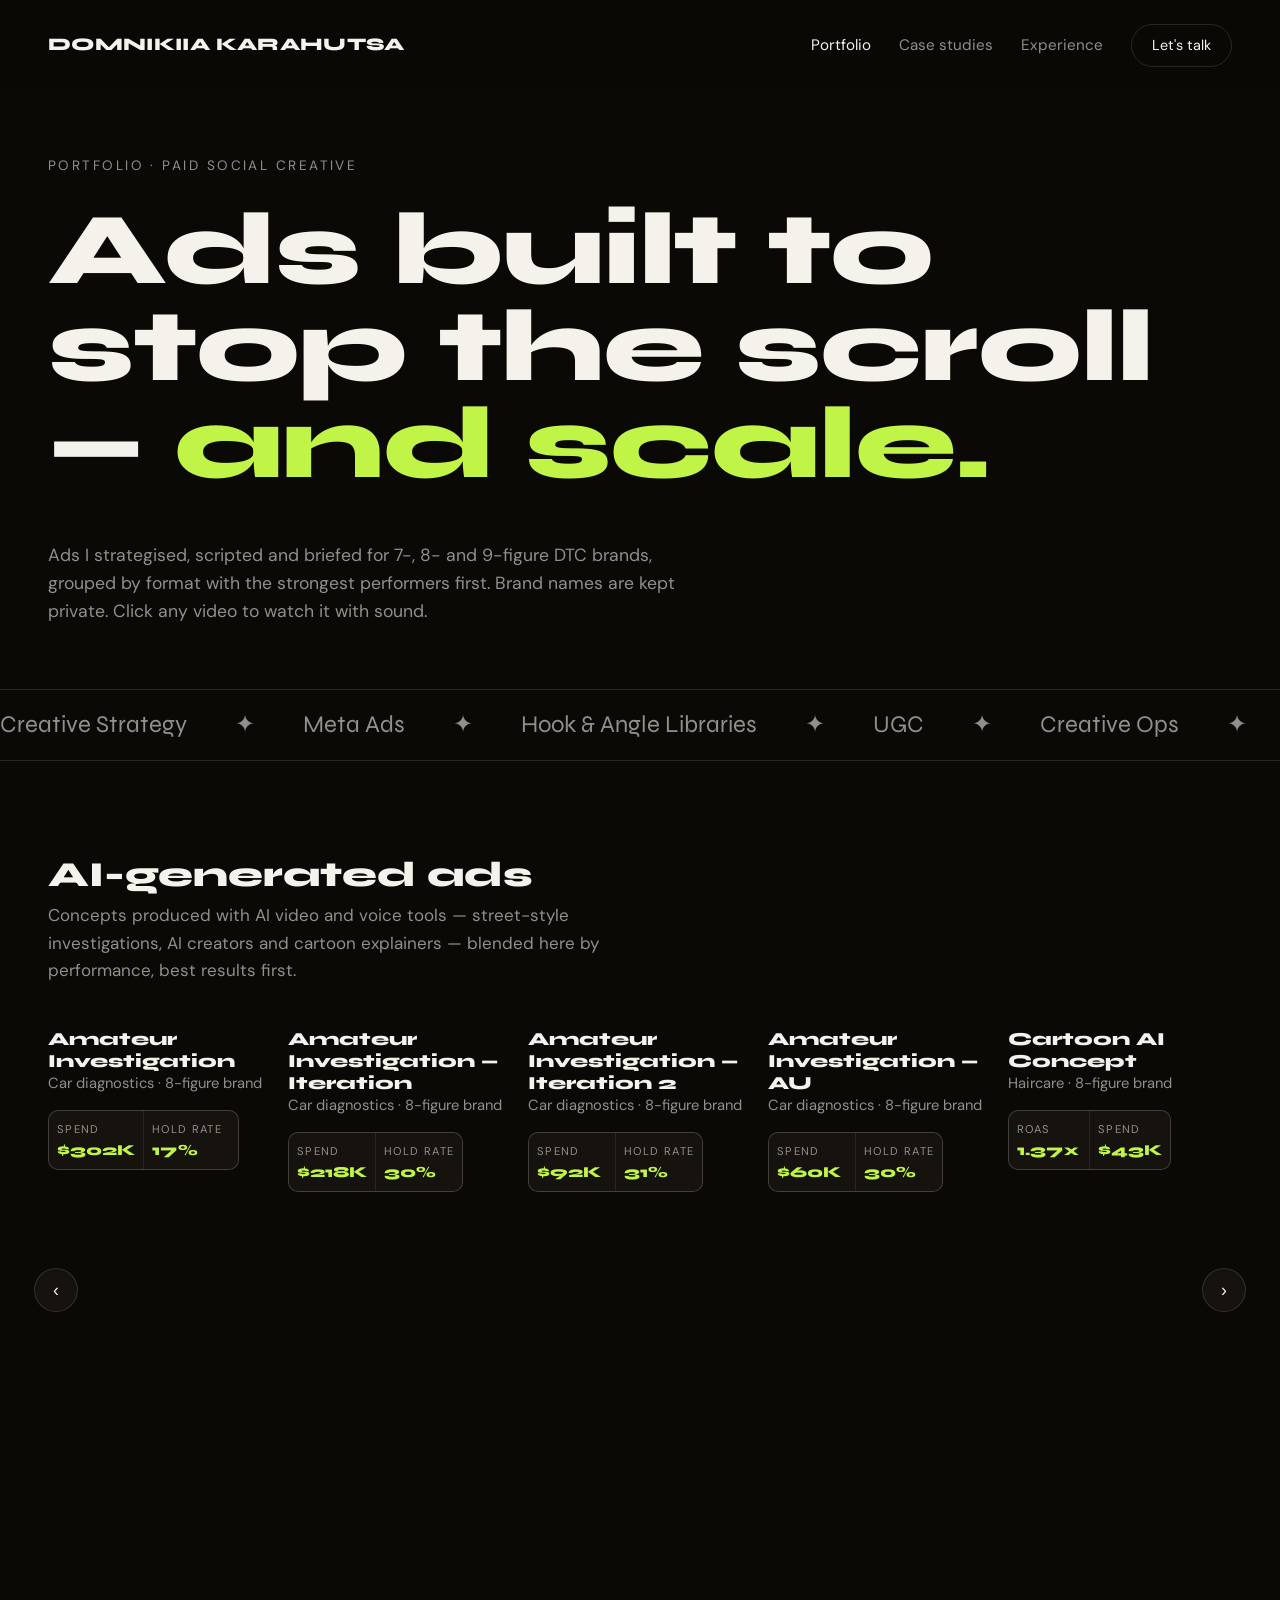
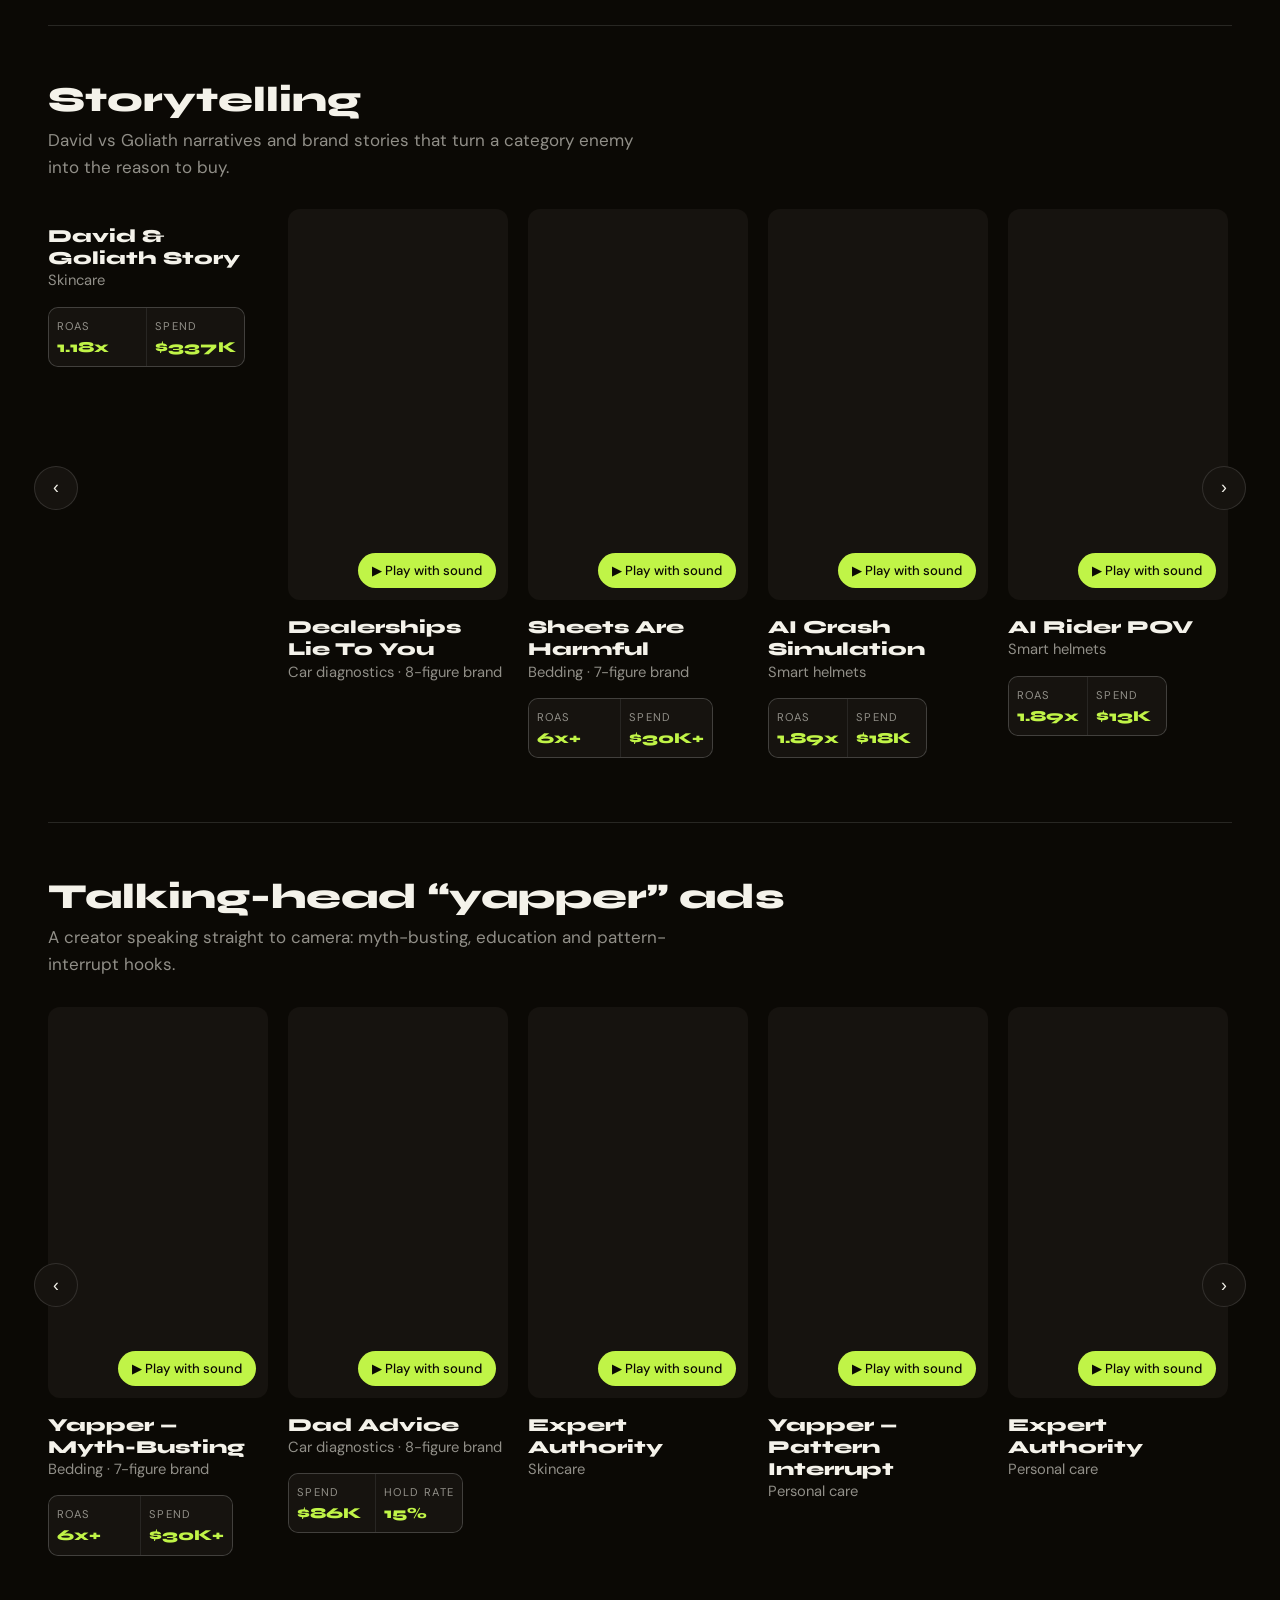
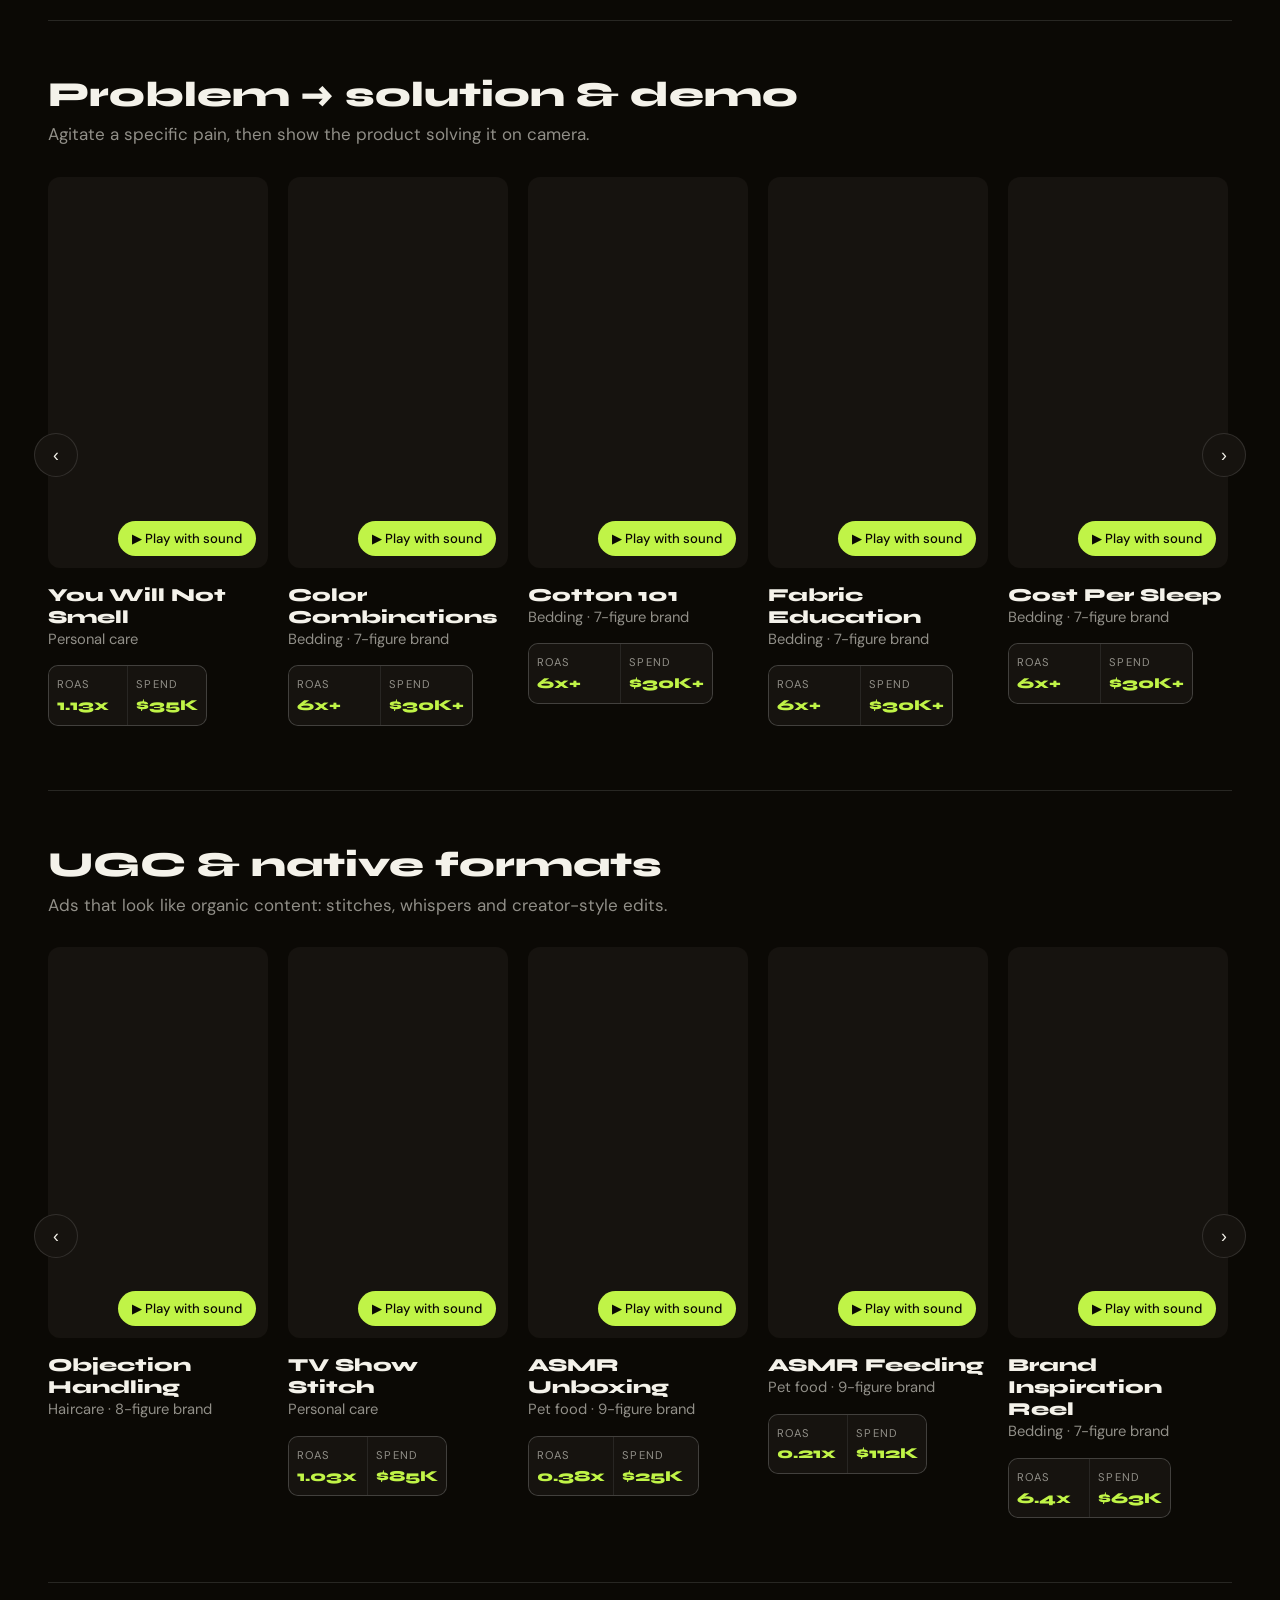
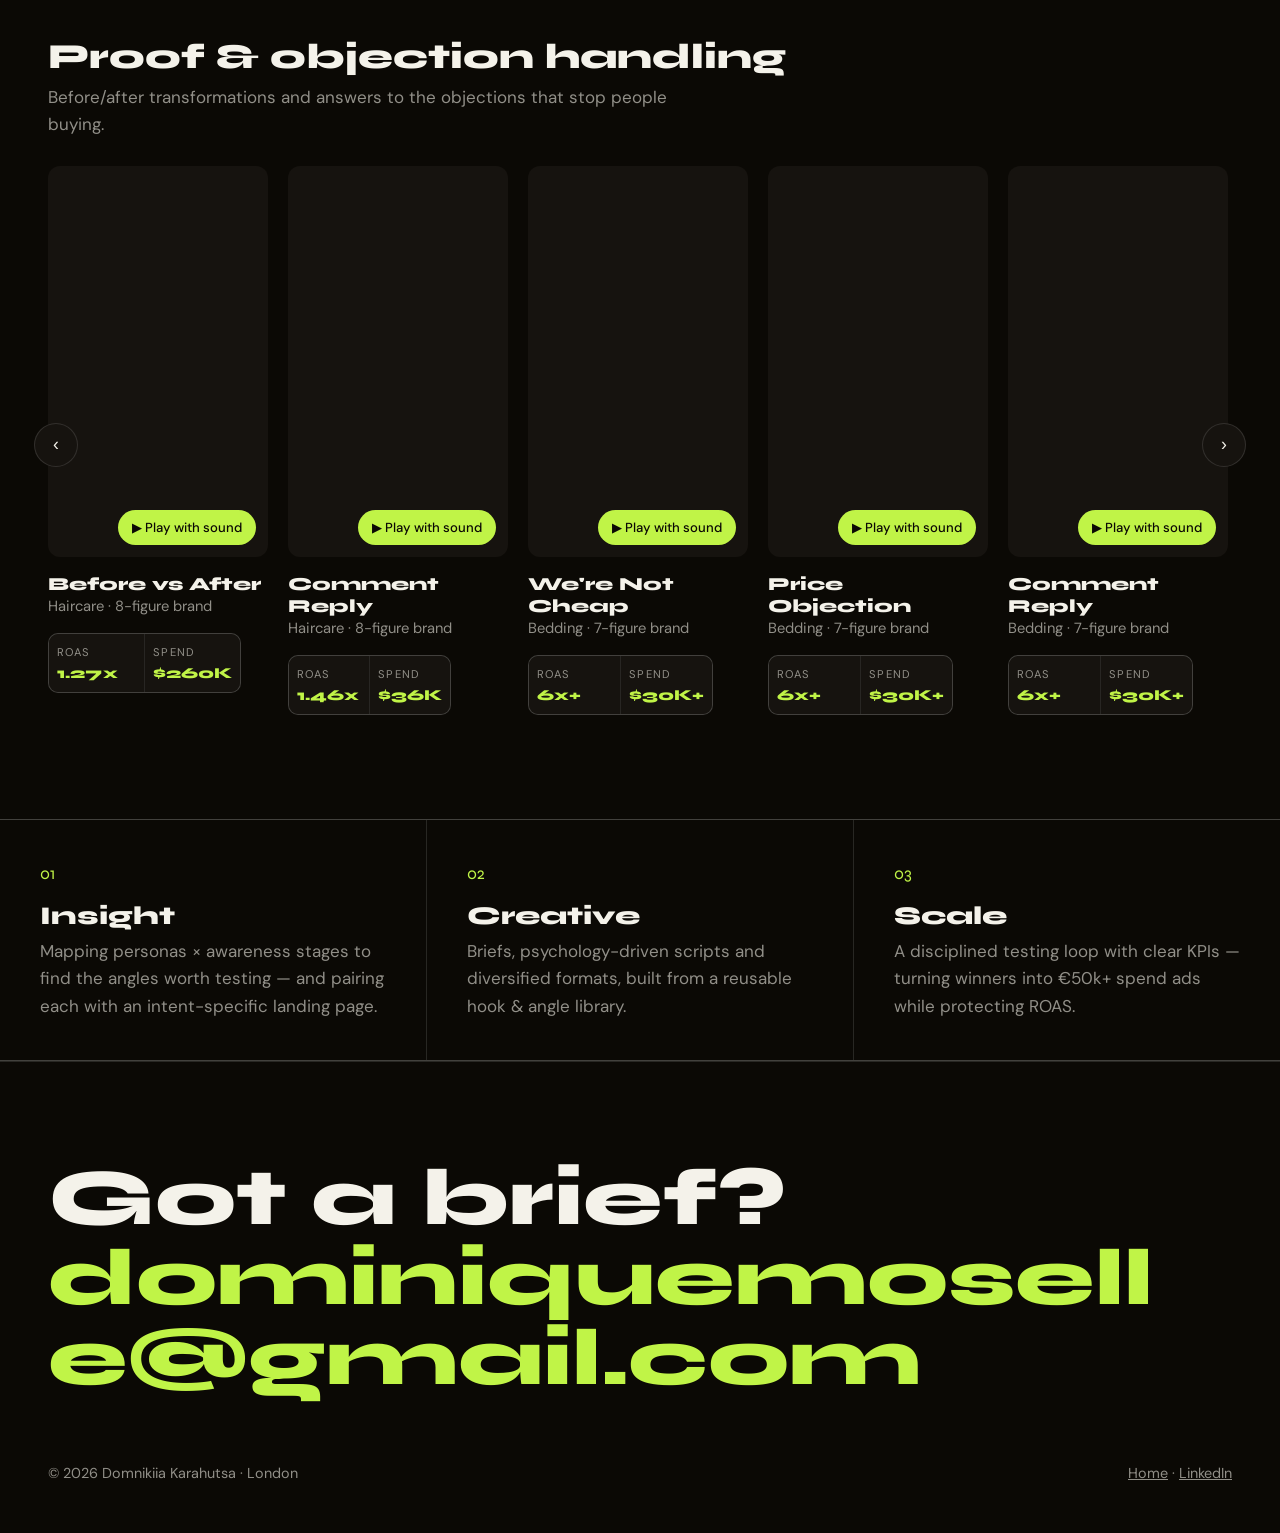
==== commit bc20c67d: "Add SEO and AI-search optimization - Add robots.txt and sitemap.xml - Add schema.org Person structur" ====
--- a/portfolio/index.html
+++ b/portfolio/index.html
@@ -5,6 +5,7 @@
   <meta name="viewport" content="width=device-width, initial-scale=1">
   <title>Portfolio — Domnikiia Karahutsa</title>
   <meta name="description" content="Selected paid social ads by Creative Strategist Domnikiia (Nika) Karahutsa for 7-, 8- and 9-figure DTC brands, organised by format.">
+  <meta name="robots" content="noindex, nofollow">
   <meta property="og:title" content="Portfolio — Domnikiia Karahutsa">
   <meta property="og:description" content="Selected paid social ads for DTC brands: storytelling, myth-busting, UGC and objection-handling creatives.">
   <meta name="theme-color" content="#14130f">
--- a/styles.css
+++ b/styles.css
@@ -42,6 +42,7 @@
 /* Hero */
 .hero { padding-top: 64px; padding-bottom: 96px; }
 .hero h1 { max-width: 15ch; font-size: clamp(2.9rem, 8.4vw, 6.4rem); line-height: .95; letter-spacing: -.01em; }
+.hero-stat { font-family: var(--display); font-weight: 600; font-size: clamp(1.1rem, 2.2vw, 1.5rem); color: var(--fg); margin-top: 20px; }
 .hero-row { display: grid; grid-template-columns: minmax(0, 1fr) auto; gap: 48px; align-items: end; margin-top: 48px; }
 .hero-intro { max-width: 640px; font-size: 1.1rem; display: grid; gap: 14px; }
 .hero-intro b { color: var(--fg); font-weight: 500; }
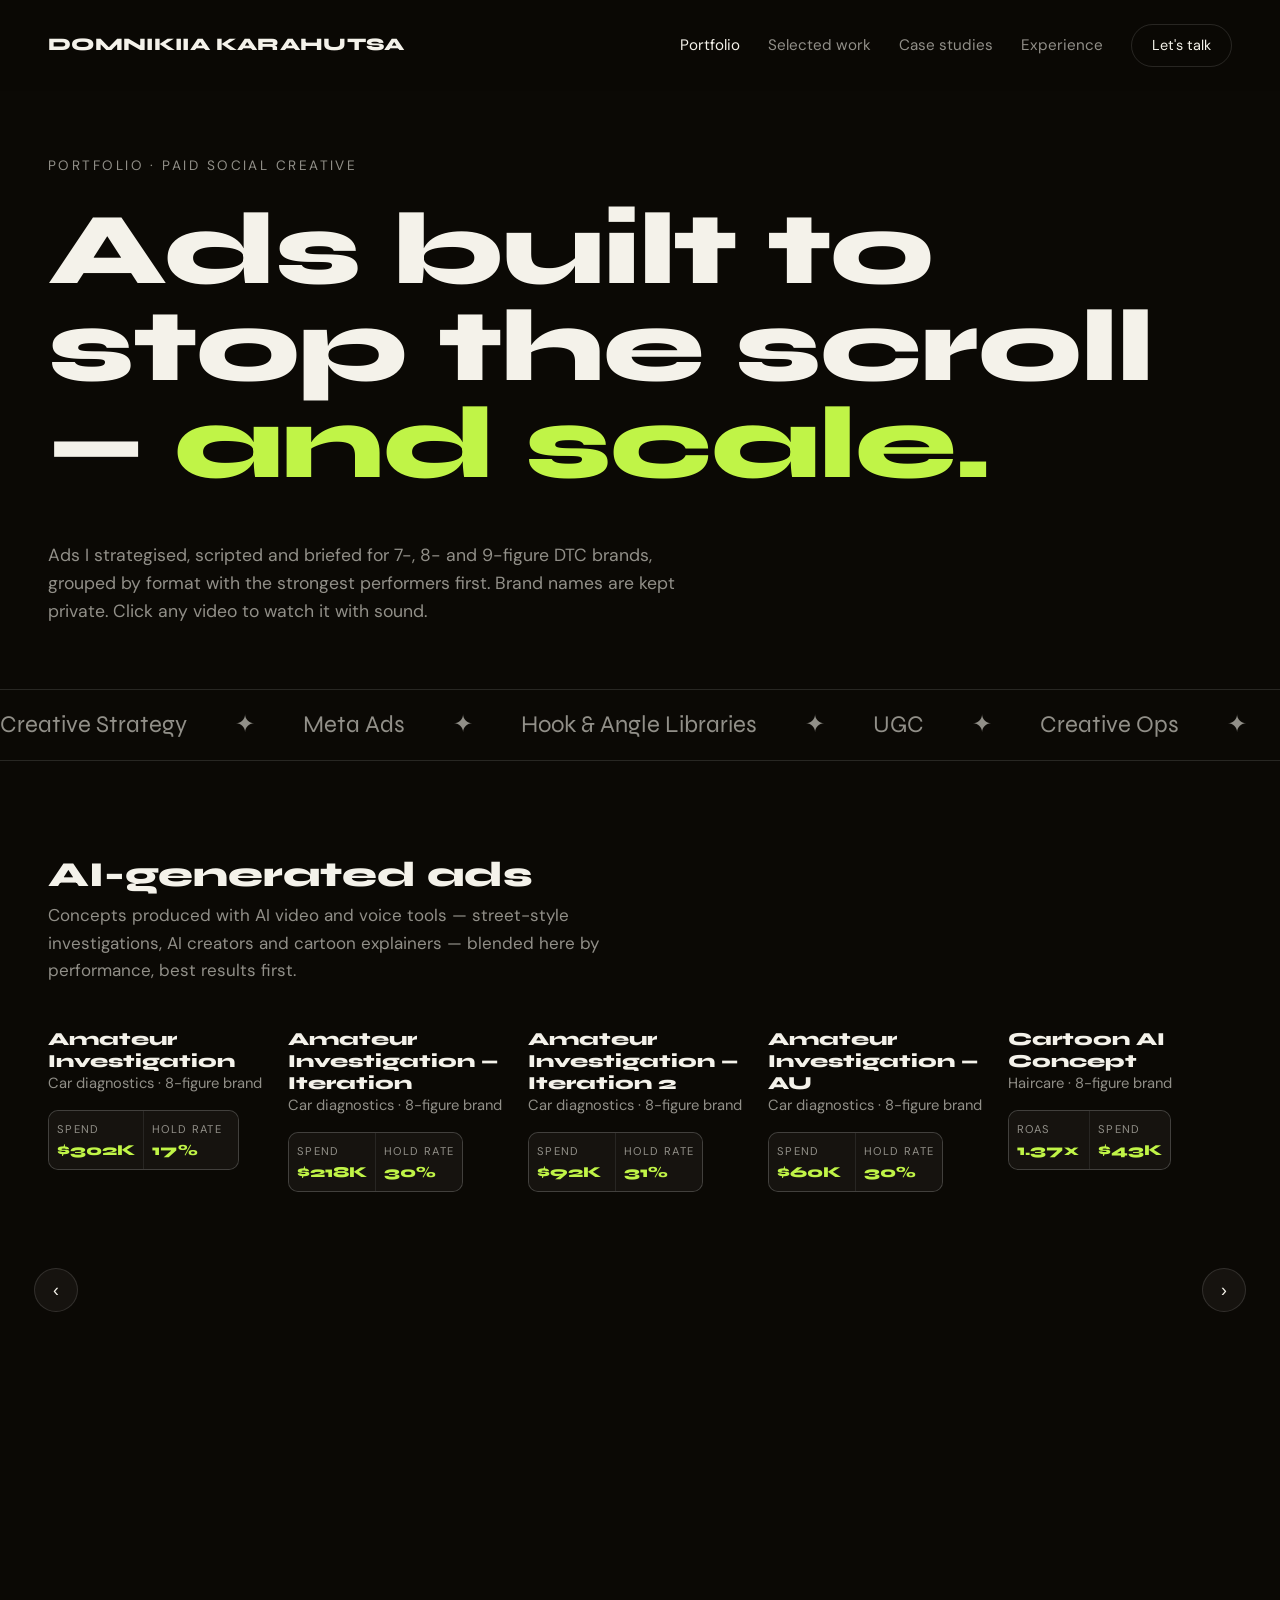
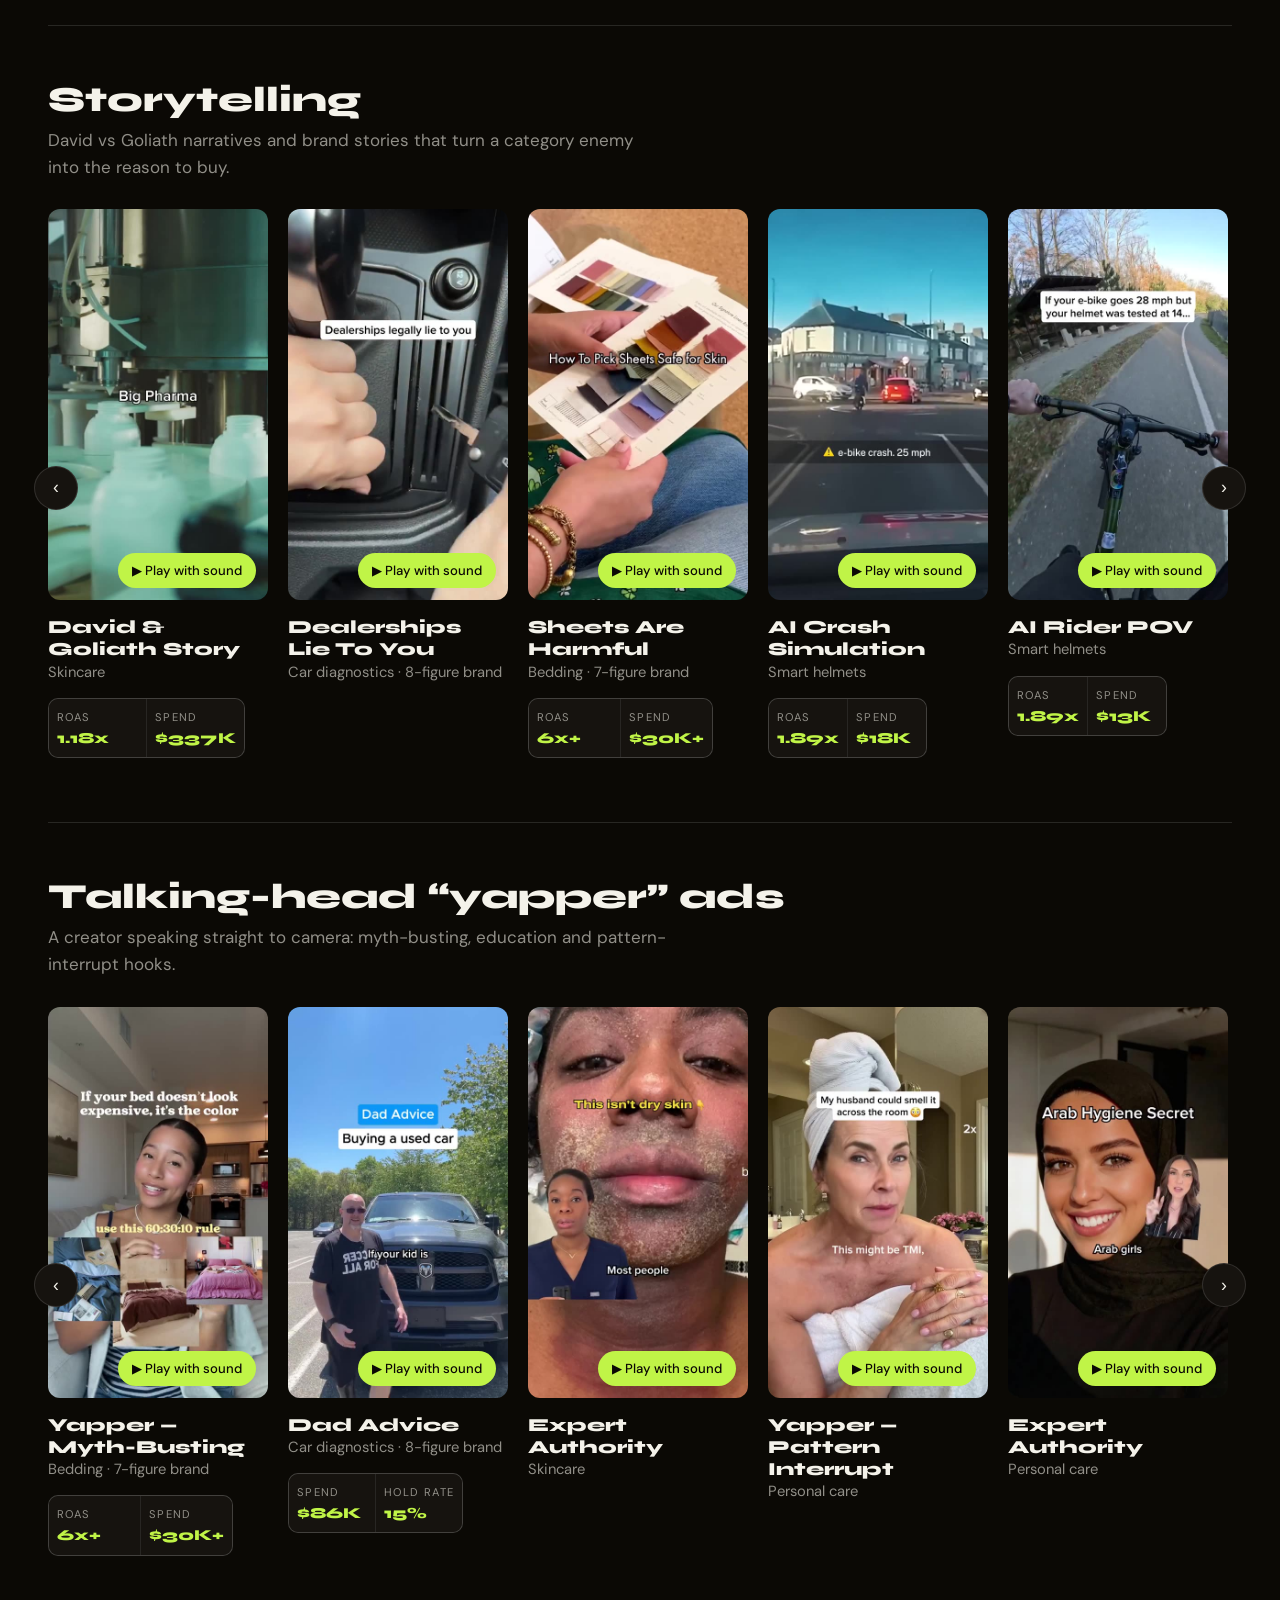
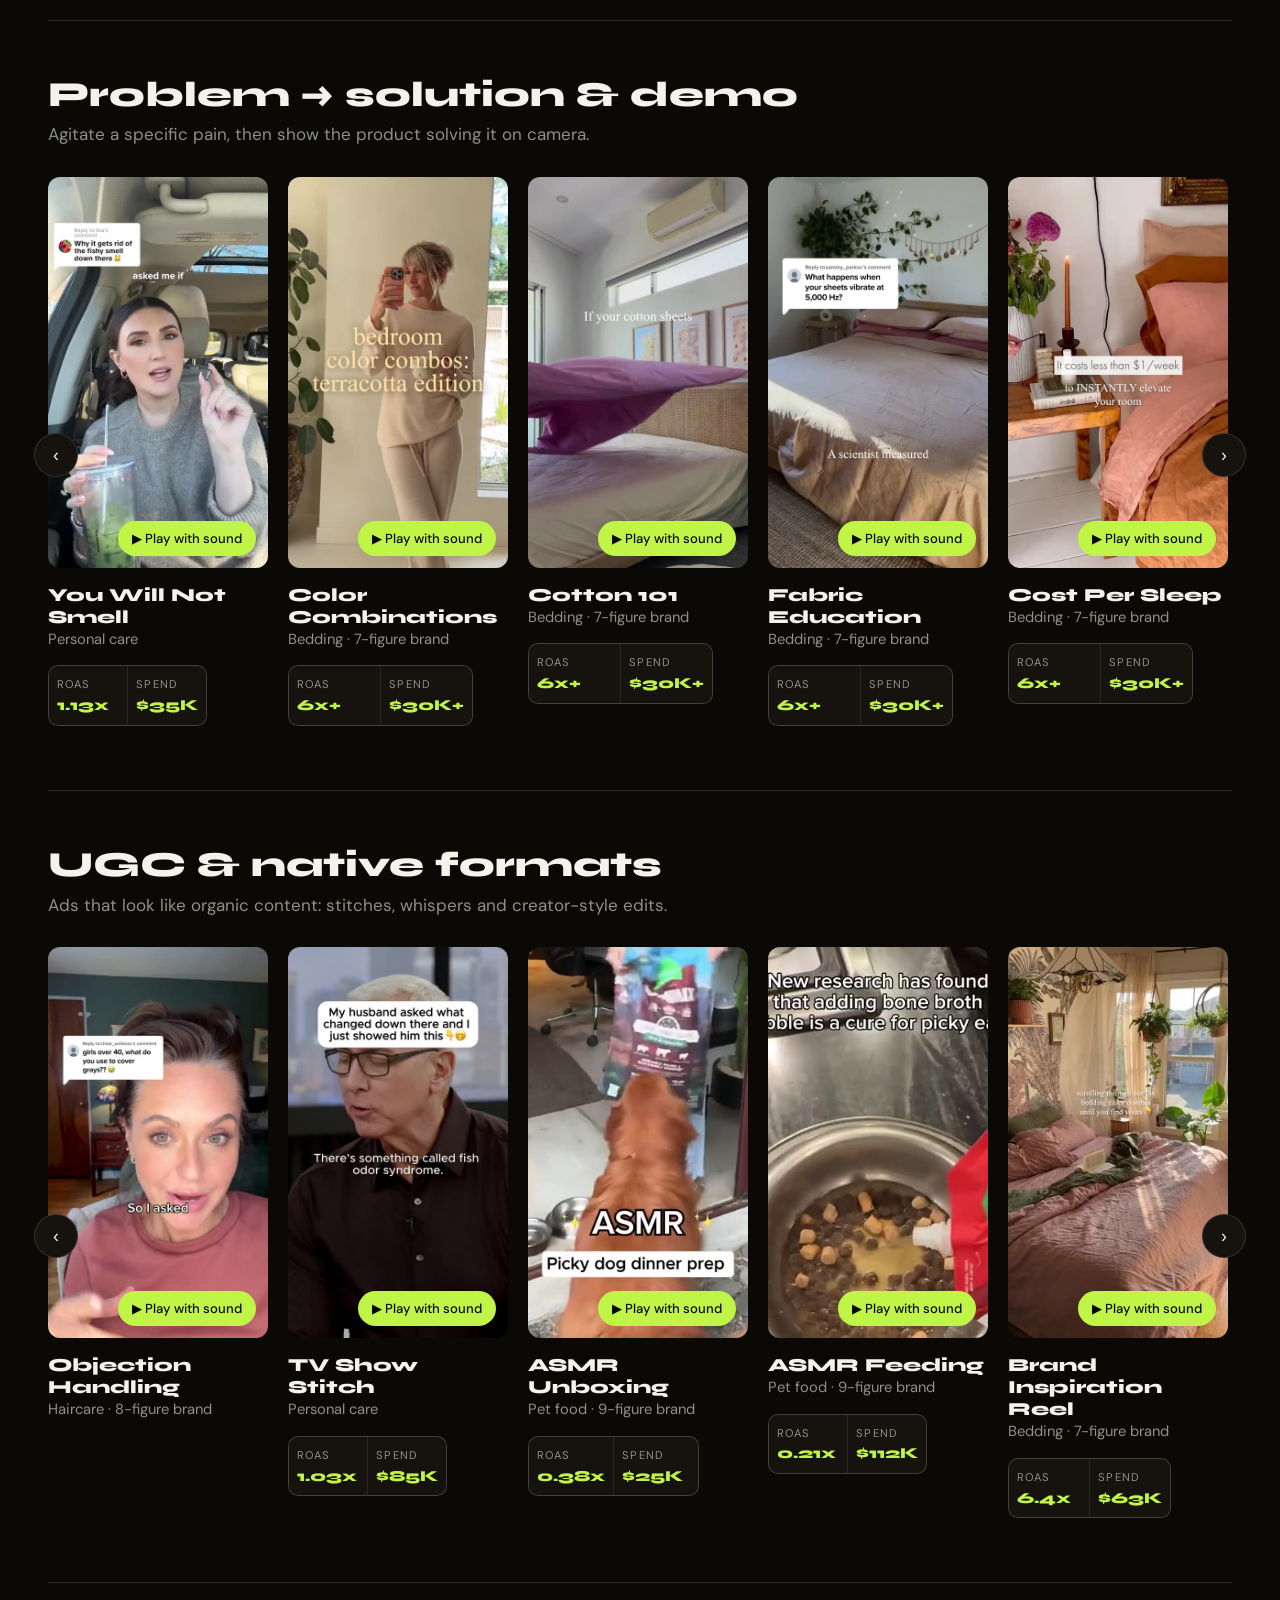
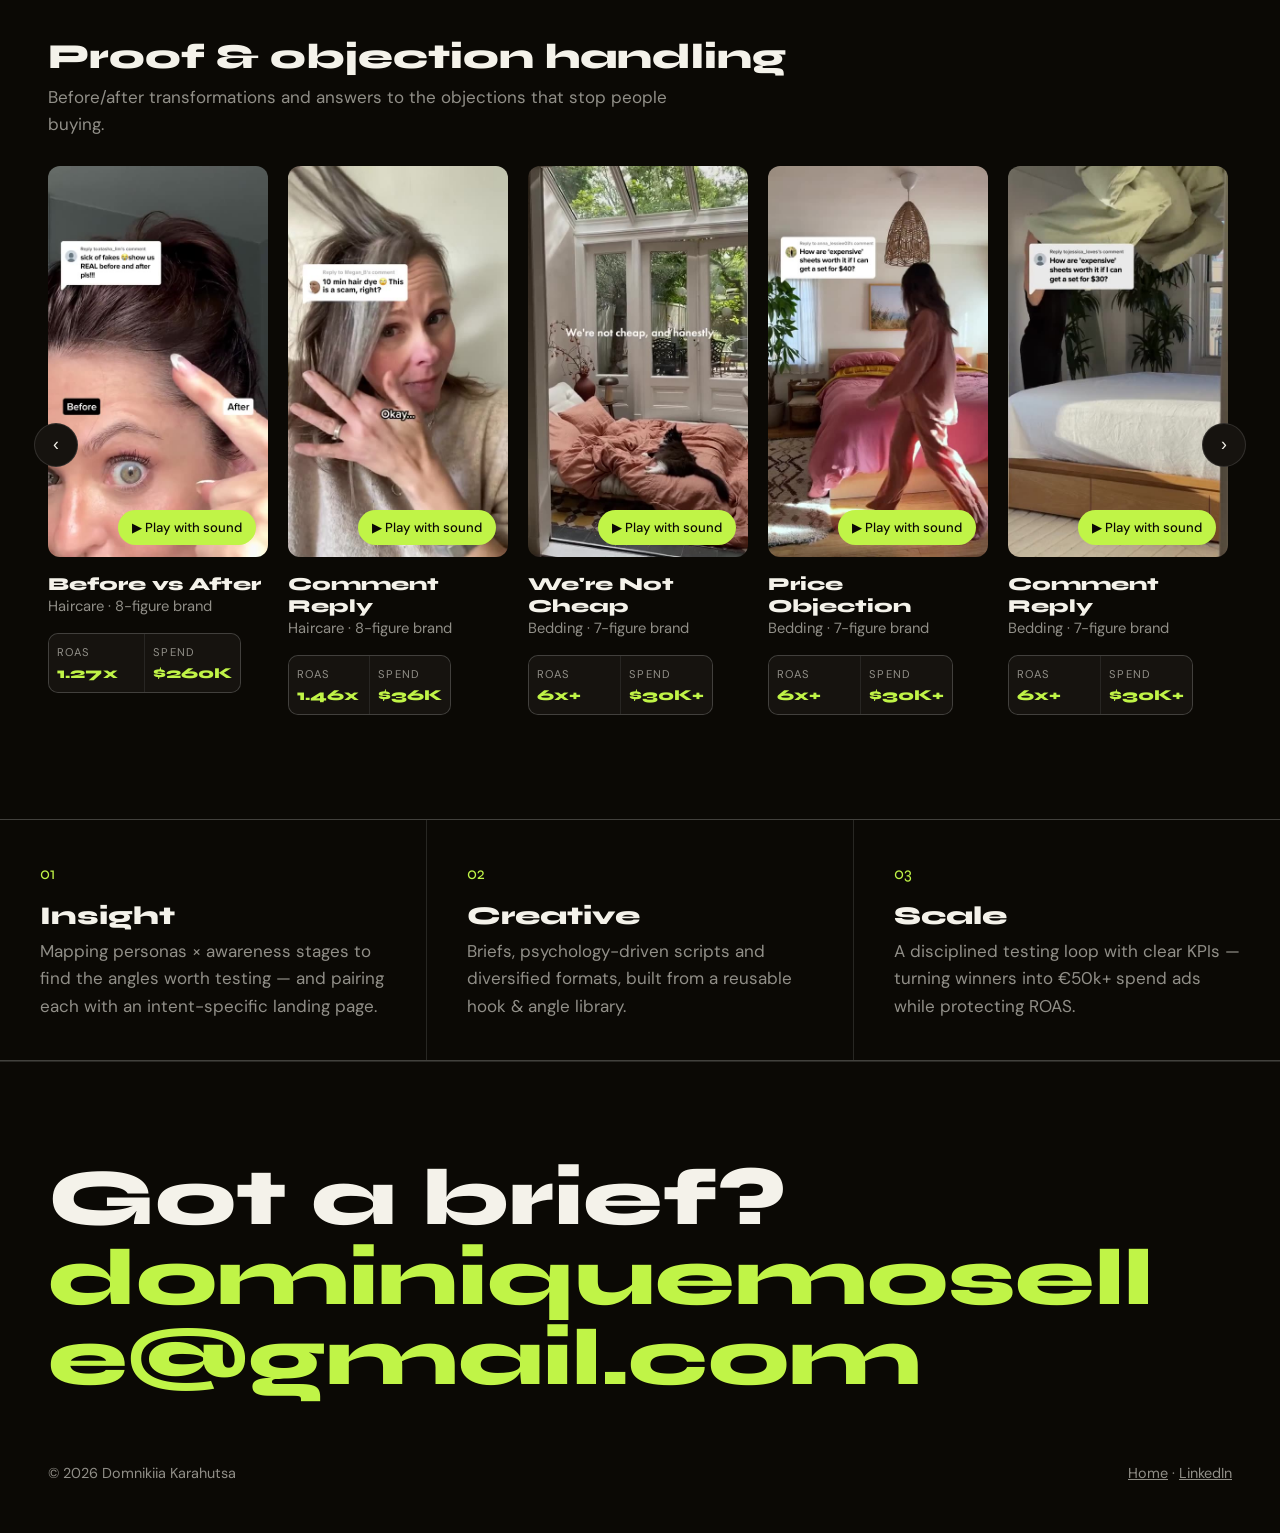
==== commit 358ce1e2: "Optimize video loading and polish site details - Add poster images (instant preview while video load" ====
--- a/portfolio/index.html
+++ b/portfolio/index.html
@@ -20,6 +20,7 @@
   <a class="logo" href="/">DOMNIKIIA KARAHUTSA</a>
   <div class="nav-links">
     <a href="/portfolio" aria-current="page">Portfolio</a>
+    <a href="/#work">Selected work</a>
     <a href="/#cases">Case studies</a>
     <a href="/#experience">Experience</a>
     <a class="pill" href="https://calendar.app.google/YEVUSREVn8VdLCua9" target="_blank" rel="noopener">Let's talk</a>
@@ -57,7 +58,7 @@
 <footer class="wrap">
   <h2>Got a brief?<br><a href="mailto:dominiquemoselle@gmail.com">dominiquemoselle@gmail.com</a></h2>
   <div class="foot-row">
-    <span>© <span data-year></span> Domnikiia Karahutsa · London</span>
+    <span>© <span data-year></span> Domnikiia Karahutsa</span>
     <span><a href="/">Home</a> · <a href="https://www.linkedin.com/in/domnikiia-karahutsa/" target="_blank" rel="noopener">LinkedIn</a></span>
   </div>
 </footer>
--- a/styles.css
+++ b/styles.css
@@ -106,7 +106,7 @@
 .job li::marker { color: var(--accent); }
 
 /* Skills */
-.skills { display: grid; grid-template-columns: repeat(auto-fit, minmax(300px, 1fr)); gap: 1px; background: var(--border); border: 1px solid var(--border); border-radius: var(--radius); overflow: hidden; }
+.skills { display: grid; grid-template-columns: repeat(3, minmax(0, 1fr)); gap: 1px; background: var(--border); border: 1px solid var(--border); border-radius: var(--radius); overflow: hidden; }
 .skills > div { background: var(--bg); padding: 32px; }
 .skills .n { font-family: var(--display); color: var(--primary); font-size: .95rem; }
 .skills h3 { font-size: 1.3rem; margin: 12px 0 8px; }
@@ -154,6 +154,7 @@
 
 @media (max-width: 1000px) {
   .work-grid { grid-template-columns: repeat(2, minmax(0, 1fr)); }
+  .skills { grid-template-columns: repeat(2, minmax(0, 1fr)); }
 }
 @media (max-width: 760px) {
   body { font-size: 16px; }
@@ -166,6 +167,7 @@
   .section { padding-top: 72px; padding-bottom: 72px; }
   .work-grid { gap: 28px 14px; }
   .work-meta h3 { font-size: 1rem; }
+  .skills { grid-template-columns: 1fr; }
 }
 
 /* Section header with link */
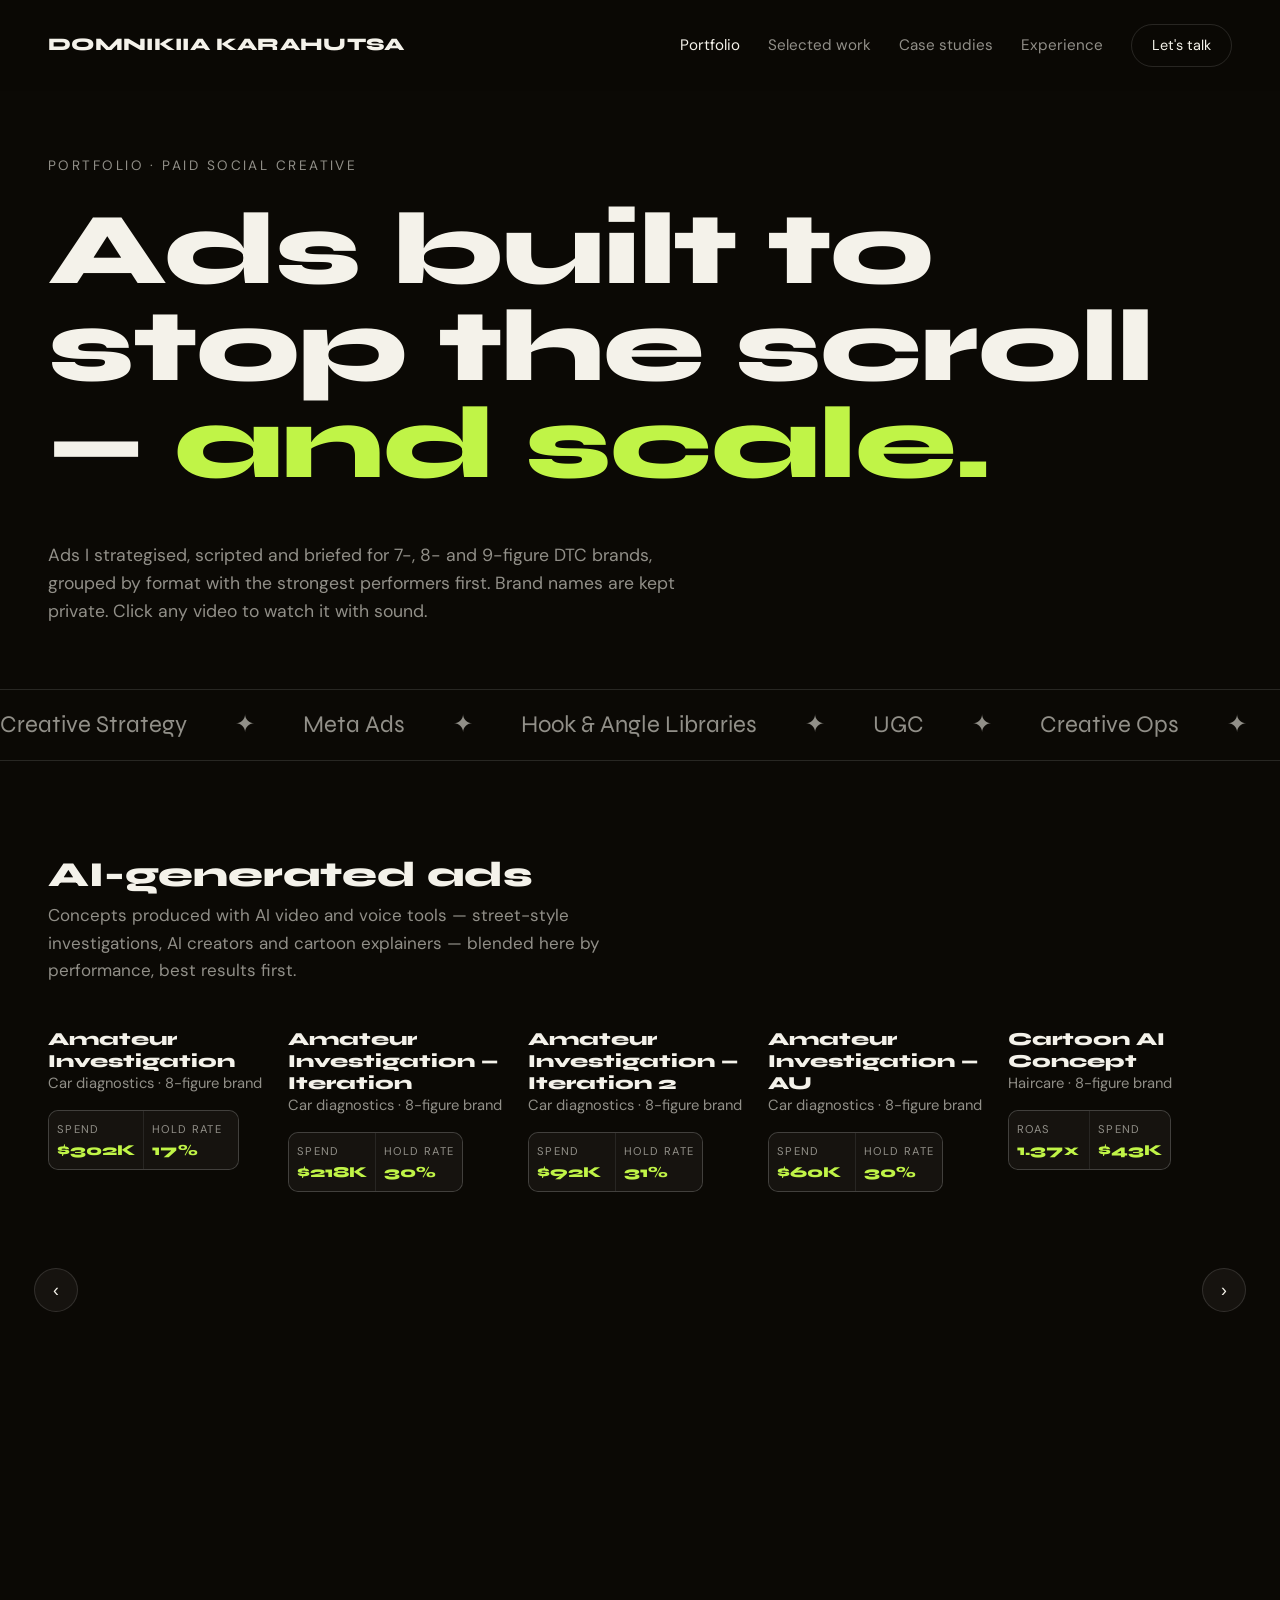
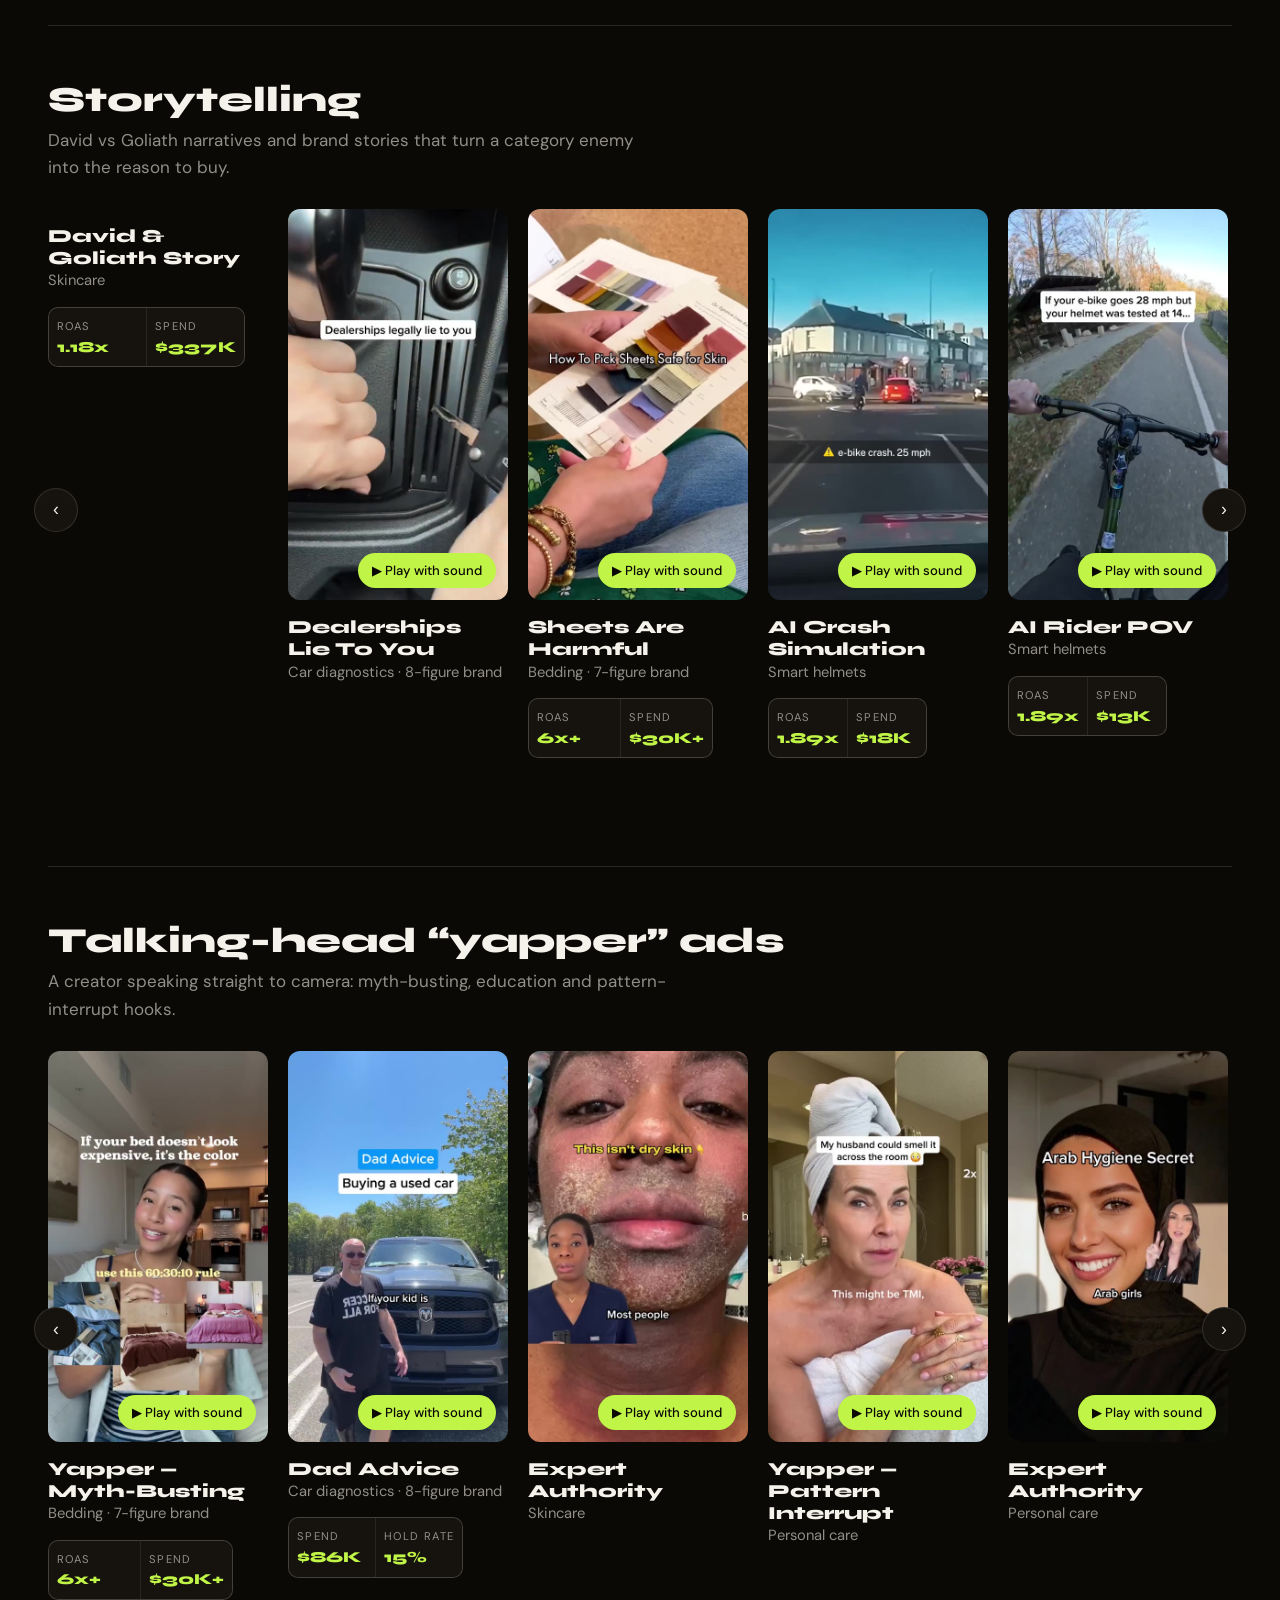
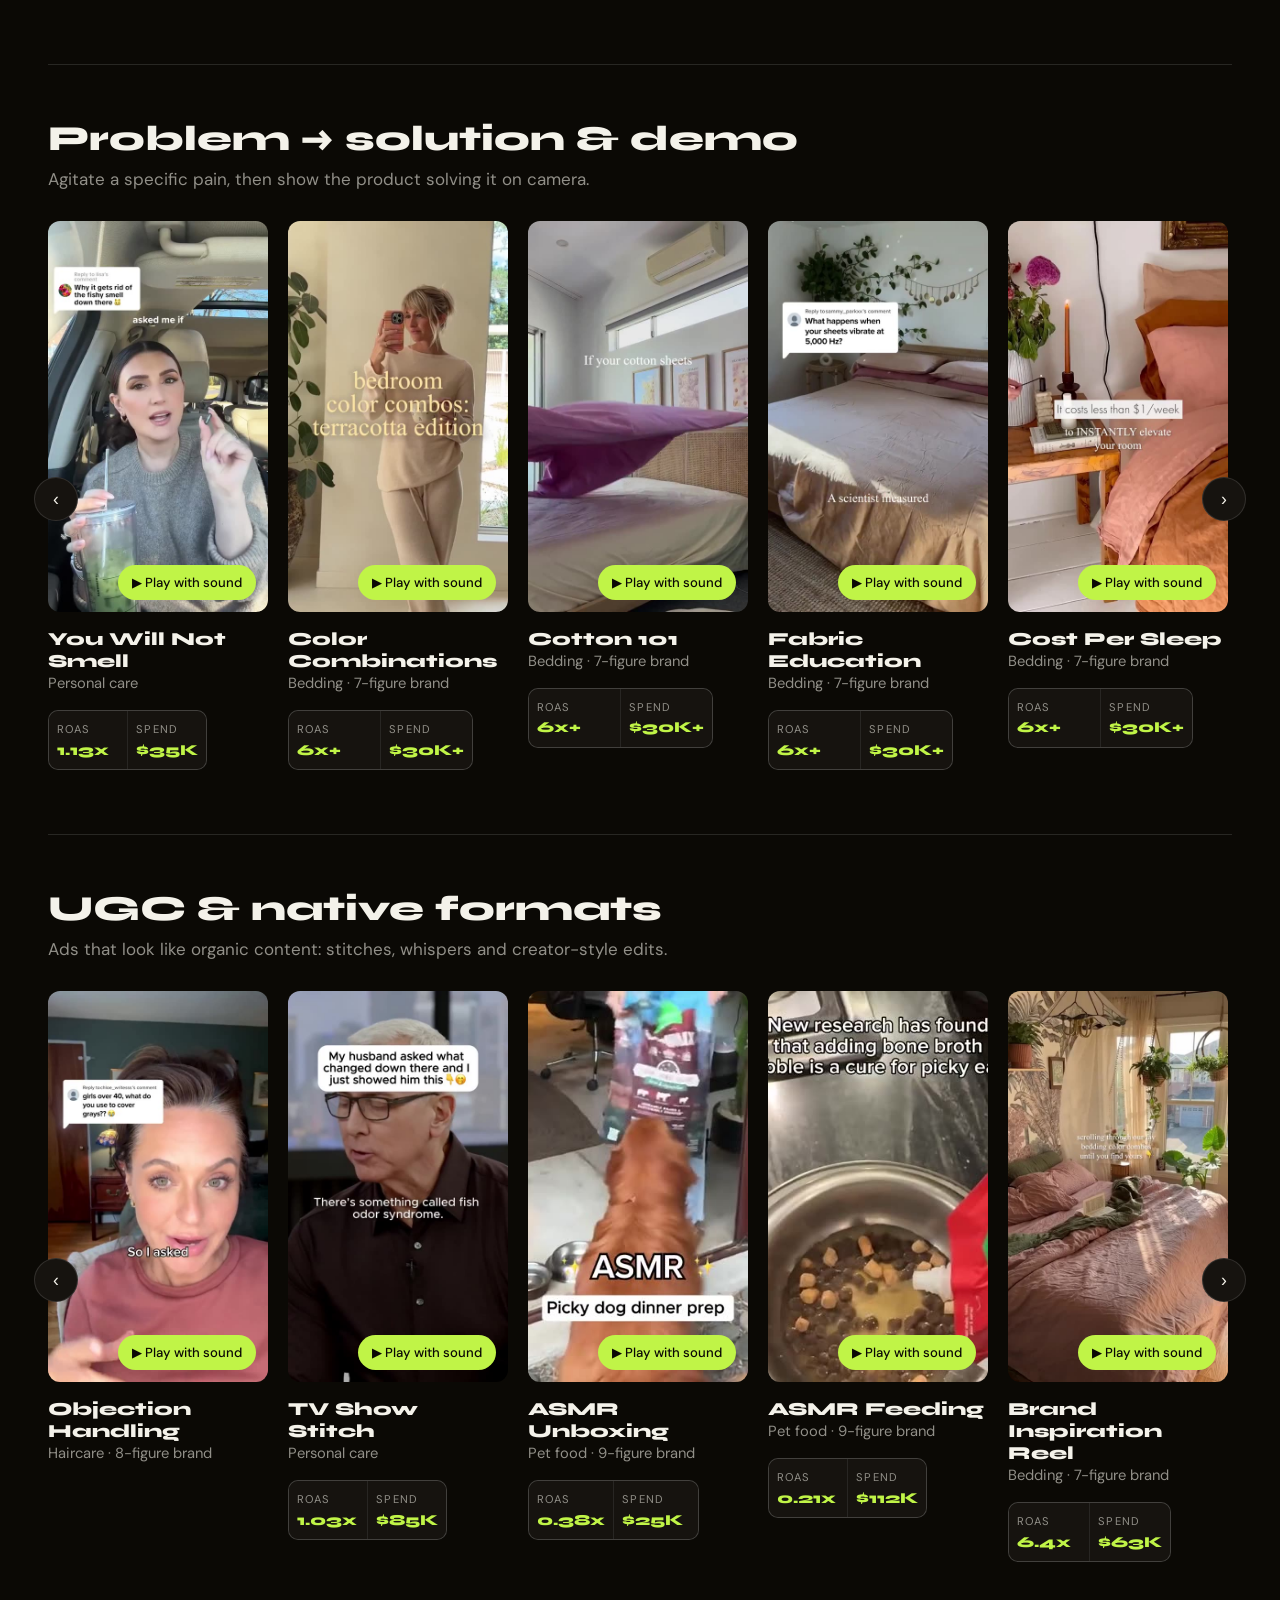
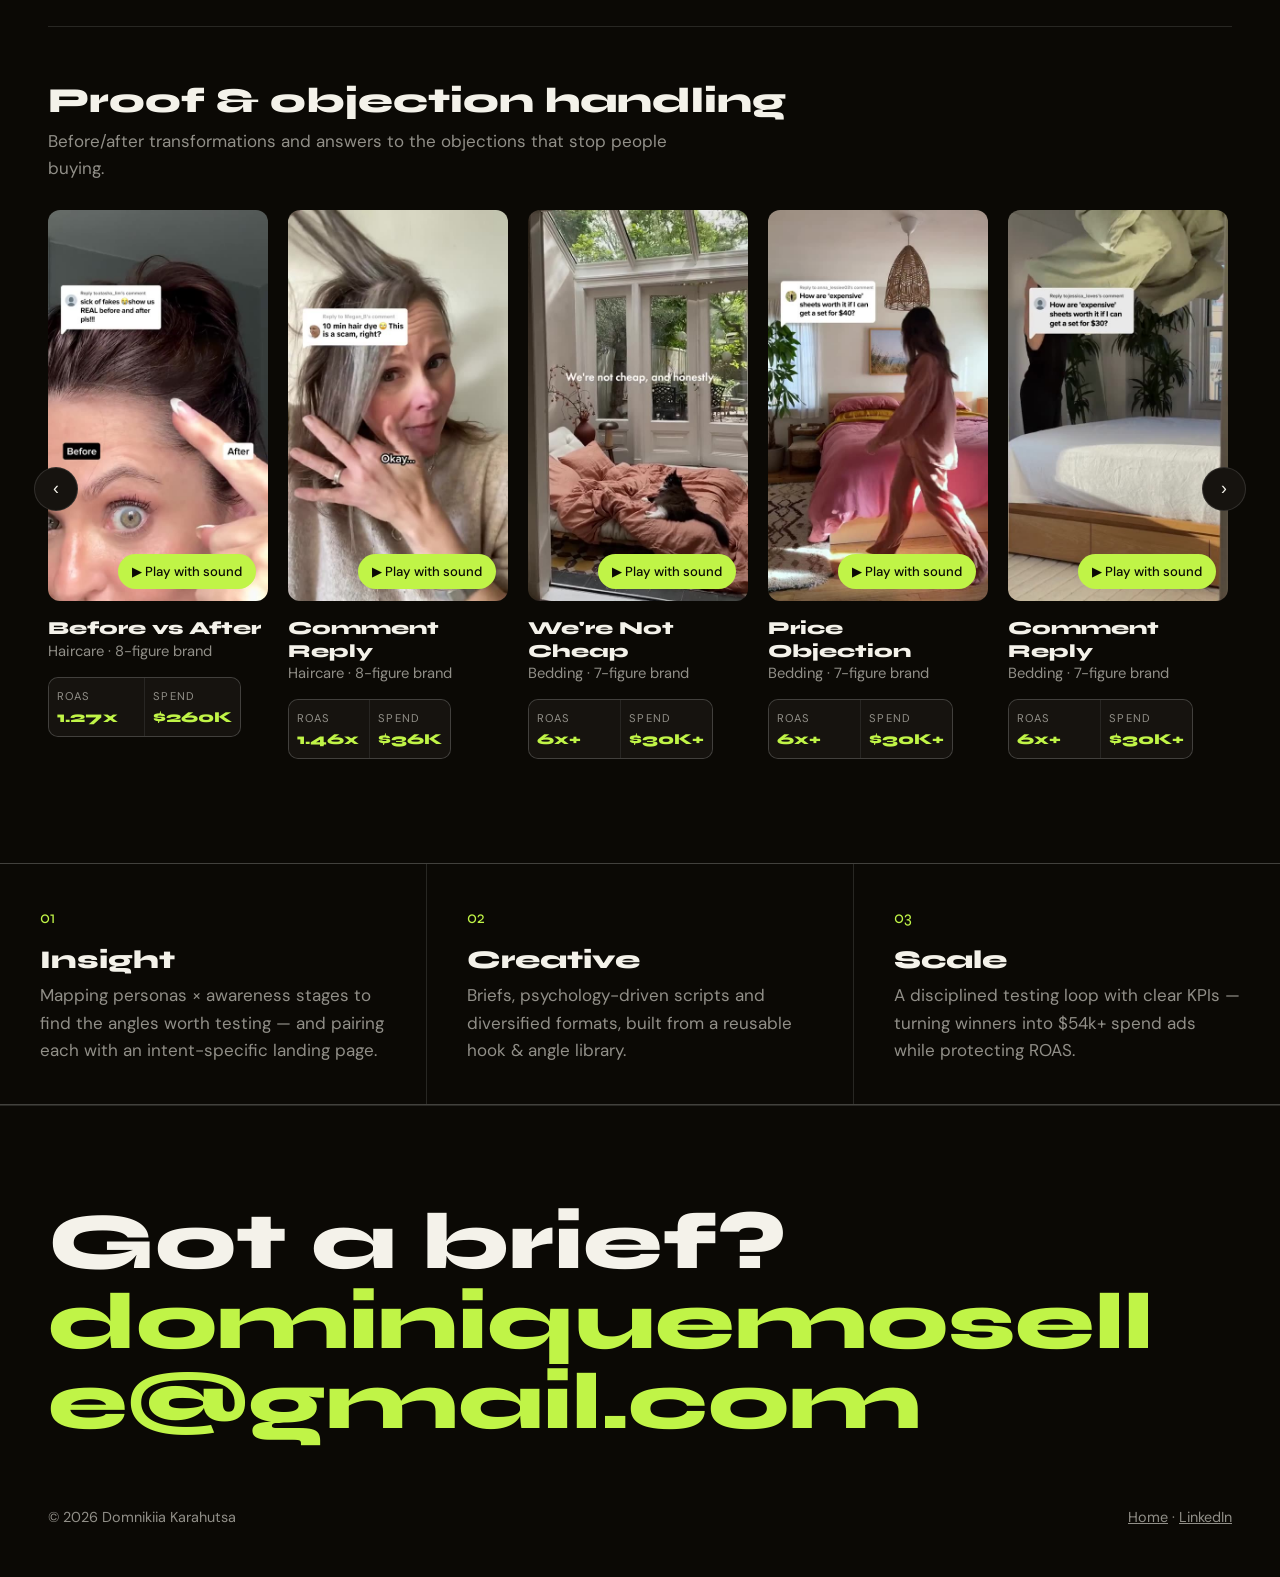
==== commit 735bd700: "Add Hears videos, reorder case studies chronologically, UX fixes - Add 2 new Hears videos (Founder S" ====
--- a/portfolio/index.html
+++ b/portfolio/index.html
@@ -50,7 +50,7 @@
   <section class="process reveal">
     <div><p class="n">01</p><h3>Insight</h3><p class="muted">Mapping personas × awareness stages to find the angles worth testing — and pairing each with an intent-specific landing page.</p></div>
     <div><p class="n">02</p><h3>Creative</h3><p class="muted">Briefs, psychology-driven scripts and diversified formats, built from a reusable hook &amp; angle library.</p></div>
-    <div><p class="n">03</p><h3>Scale</h3><p class="muted">A disciplined testing loop with clear KPIs — turning winners into €50k+ spend ads while protecting ROAS.</p></div>
+    <div><p class="n">03</p><h3>Scale</h3><p class="muted">A disciplined testing loop with clear KPIs — turning winners into $54k+ spend ads while protecting ROAS.</p></div>
   </section>
 
 </main>
--- a/styles.css
+++ b/styles.css
@@ -30,6 +30,8 @@
 
 /* Nav */
 nav { display: flex; align-items: center; justify-content: space-between; gap: 16px; padding-top: 24px; padding-bottom: 24px; position: sticky; top: 0; z-index: 20; background: color-mix(in oklch, var(--bg) 85%, transparent); backdrop-filter: blur(10px); }
+/* Keep anchor-link targets from landing underneath the sticky nav */
+section[id] { scroll-margin-top: 88px; }
 .logo { font-family: var(--display); font-weight: 800; font-size: 1.1rem; text-decoration: none; letter-spacing: .02em; }
 .nav-links { display: flex; align-items: center; gap: 28px; }
 .nav-links a:not(.pill) { text-decoration: none; font-size: .95rem; color: var(--muted-fg); transition: color .2s; }
